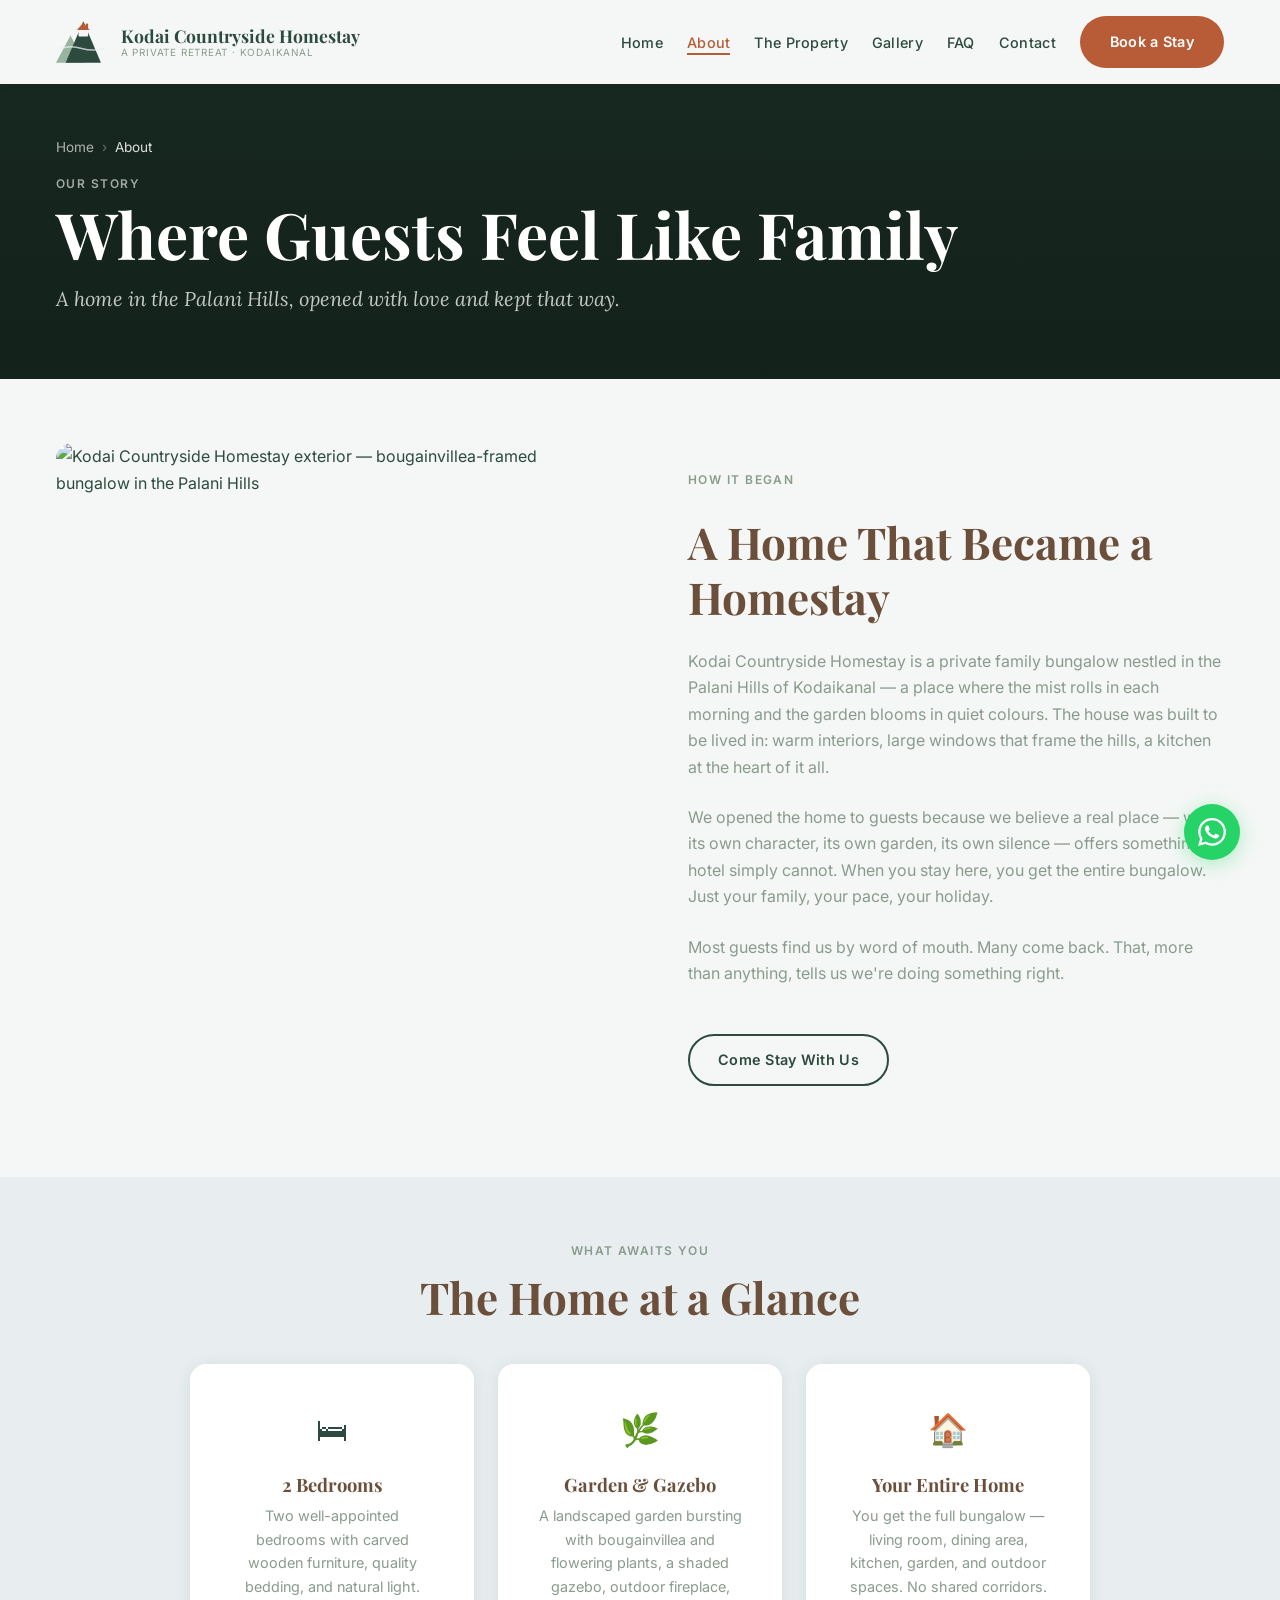
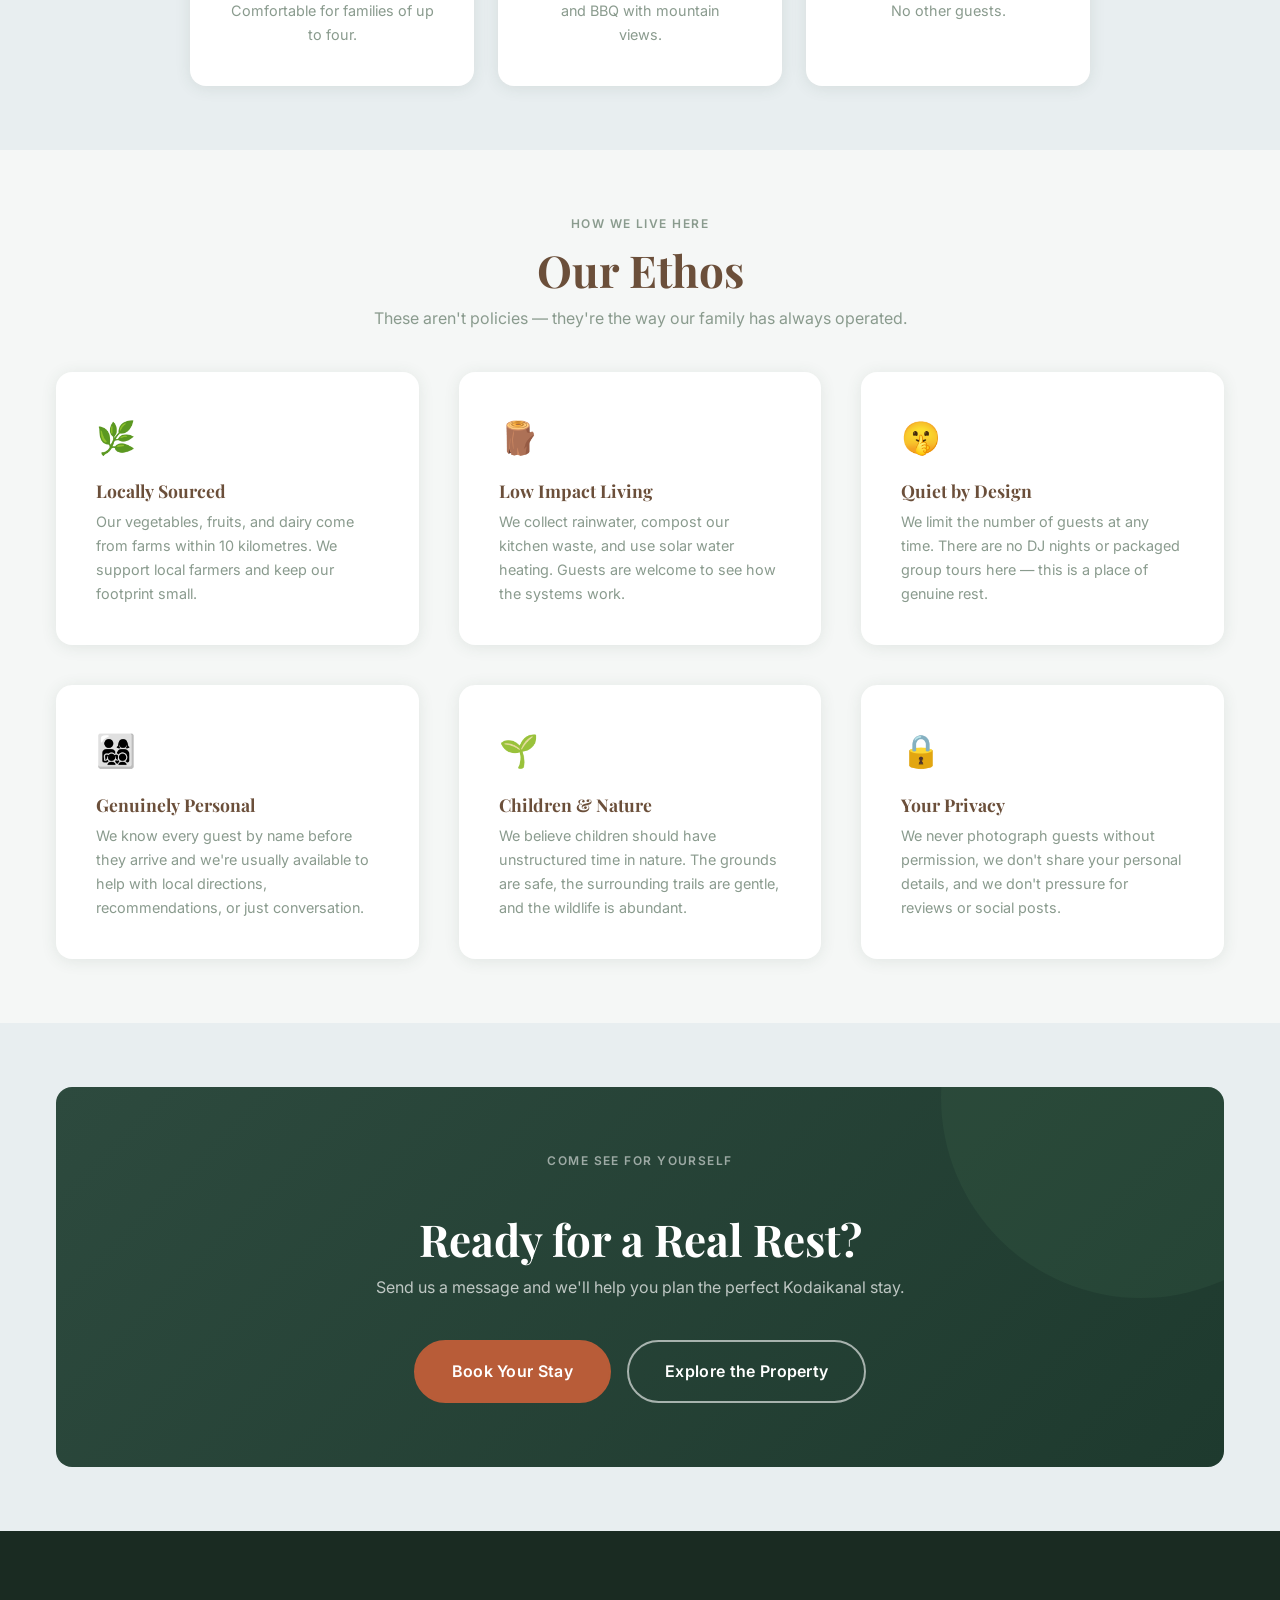
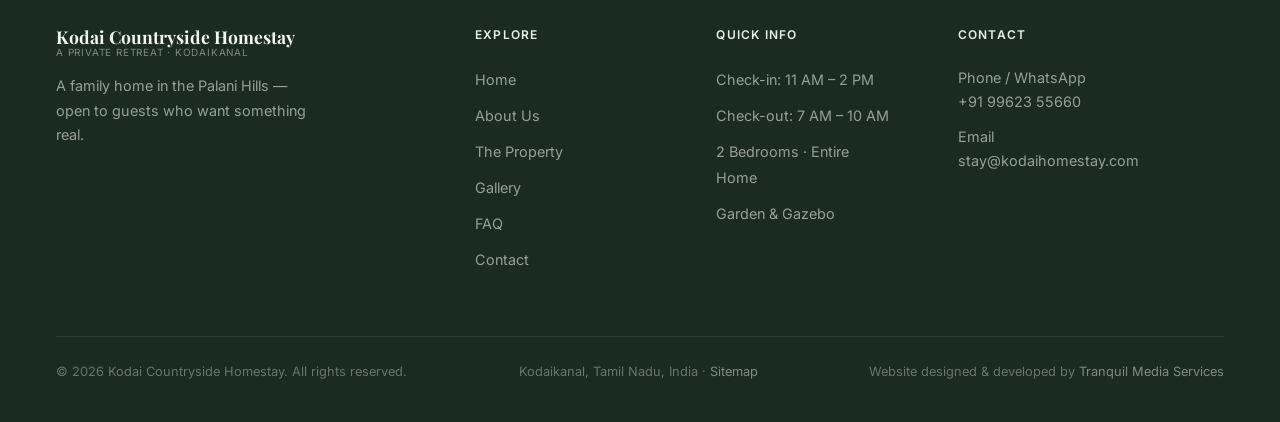
==== about.html @ 3cc46921 "feat: add Tranquil Media Services design credit in footer Co-Authored-By: Claude Sonnet 4.6 <noreply" ====
<!DOCTYPE html>
<html lang="en">
<head>
  <meta charset="UTF-8">
  <meta name="viewport" content="width=device-width, initial-scale=1.0">
  <meta http-equiv="X-UA-Compatible" content="IE=edge">

  <title>Our Story | Kodai Countryside Homestay, Kodaikanal</title>
  <meta name="description" content="Meet the family behind Kodai Homestay — a warm, sustainable retreat nestled in the Palani Hills of Kodaikanal, Tamil Nadu. Our story, ethos, and the people who make it home.">
  <meta name="robots" content="index, follow">
  <link rel="canonical" href="https://www.kodayhomestay.com/about.html">

  <meta property="og:type" content="website">
  <meta property="og:title" content="Our Story | Kodai Countryside Homestay, Kodaikanal">
  <meta property="og:description" content="A family-run retreat in the Palani Hills. Learn about the hosts and the story behind Kodai Homestay.">
  <meta property="og:image" content="https://www.kodayhomestay.com/assets/images/og/og-default.jpg">
  <meta property="og:url" content="https://www.kodayhomestay.com/about.html">
  <meta property="og:site_name" content="Kodai Countryside Homestay">

  <meta name="twitter:card" content="summary_large_image">
  <meta name="twitter:title" content="Our Story | Kodai Countryside Homestay">
  <meta name="twitter:image" content="https://www.kodayhomestay.com/assets/images/og/og-default.jpg">

  <link rel="icon" type="image/x-icon" href="/assets/icons/favicon.ico">
  <link rel="icon" type="image/png" sizes="32x32" href="/assets/icons/favicon-32x32.png">
  <link rel="apple-touch-icon" href="/assets/icons/apple-touch-icon.png">
  <link rel="manifest" href="/site.webmanifest">
  <meta name="theme-color" content="#2D4A3E">

  <link rel="preconnect" href="https://fonts.googleapis.com">
  <link rel="preconnect" href="https://fonts.gstatic.com" crossorigin>
  <link rel="stylesheet" href="https://fonts.googleapis.com/css2?family=Playfair+Display:ital,wght@0,400;0,700;1,400&family=Inter:wght@400;500;600&family=Lora:ital,wght@0,400;1,400&display=swap">

  <link rel="stylesheet" href="assets/css/main.css">
  <link rel="stylesheet" href="assets/css/layout.css">
  <link rel="stylesheet" href="assets/css/components.css">
  <link rel="stylesheet" href="assets/css/hero.css">
  <link rel="stylesheet" href="assets/css/responsive.css">

  <script type="application/ld+json">
  {
    "@context": "https://schema.org",
    "@type": "BreadcrumbList",
    "itemListElement": [
      {"@type": "ListItem", "position": 1, "name": "Home", "item": "https://www.kodayhomestay.com/"},
      {"@type": "ListItem", "position": 2, "name": "About", "item": "https://www.kodayhomestay.com/about.html"}
    ]
  }
  </script>

  <style>
    .about-hero-bg { background-color: var(--color-pine); background-image: url('assets/property Images/IMG_3470.JPEG'); background-size: cover; background-position: center; }
    .about-story   { display: grid; grid-template-columns: 1fr 1fr; gap: var(--space-2xl); align-items: center; }
    .about-story__img { border-radius: var(--radius-lg); overflow: hidden; aspect-ratio: 4/5; }
    .about-story__img img { width:100%; height:100%; object-fit:cover; }
    .about-story__text h2 { margin-bottom: var(--space-md); }
    .about-story__text p  { color: var(--color-smoke); margin-bottom: var(--space-md); }
    .ethos-grid { display: grid; grid-template-columns: repeat(3, 1fr); gap: var(--space-lg); }
    .ethos-item { padding: var(--space-lg); background: var(--color-white); border-radius: var(--radius-lg); box-shadow: var(--shadow-card); }
    .ethos-item__icon { font-size: 2rem; margin-bottom: var(--space-sm); }
    .ethos-item h3 { font-size: 1.1rem; color: var(--color-bark); margin-bottom: var(--space-xs); }
    .ethos-item p  { font-size: 0.9rem; color: var(--color-smoke); }
    @media (max-width: 767px) {
      .about-story { grid-template-columns: 1fr; gap: var(--space-lg); }
      .ethos-grid  { grid-template-columns: 1fr; }
    }
    @media (min-width: 768px) and (max-width: 1023px) {
      .ethos-grid { grid-template-columns: 1fr 1fr; }
    }
  </style>
</head>
<body>

  <a href="#main-content" class="skip-link">Skip to main content</a>

  <header class="site-header" role="banner">
    <div class="container site-header__inner">
      <a href="index.html" class="site-logo" aria-label="Kodai Countryside Homestay — Home">
        <img src="assets/icons/logo-icon.svg" alt="" width="50" height="46" aria-hidden="true" class="site-logo__img">
        <span class="site-logo__text">
          <span class="site-logo__name">Kodai Countryside Homestay</span><span class="site-logo__tagline">A Private Retreat · Kodaikanal</span>
        </span>
      </a>
      <nav class="primary-nav" aria-label="Primary navigation">
        <ul class="nav-links" role="list">
          <li><a href="index.html">Home</a></li>
          <li><a href="about.html" aria-current="page">About</a></li>
          <li><a href="rooms.html">The Property</a></li>
          <li><a href="gallery.html">Gallery</a></li>
          <li><a href="faq.html">FAQ</a></li>
          <li><a href="contact.html">Contact</a></li>
        </ul>
        <a href="contact.html" class="nav-cta btn">Book a Stay</a>
      </nav>
      <button class="hamburger" aria-label="Open navigation menu" aria-expanded="false" aria-controls="mobile-nav">
        <span class="hamburger__bar"></span>
        <span class="hamburger__bar"></span>
        <span class="hamburger__bar"></span>
      </button>
    </div>
  </header>

  <div class="mobile-nav-overlay" aria-hidden="true"></div>
  <nav class="mobile-nav" id="mobile-nav" aria-label="Mobile navigation" aria-hidden="true">
    <button class="mobile-nav__close" aria-label="Close navigation">
      <svg xmlns="http://www.w3.org/2000/svg" width="20" height="20" viewBox="0 0 24 24" fill="none" stroke="currentColor" stroke-width="2" stroke-linecap="round" stroke-linejoin="round" aria-hidden="true"><line x1="18" y1="6" x2="6" y2="18"/><line x1="6" y1="6" x2="18" y2="18"/></svg>
    </button>
    <ul class="mobile-nav__links" role="list">
      <li><a href="index.html">Home</a></li>
      <li><a href="about.html" aria-current="page">About</a></li>
      <li><a href="rooms.html">The Property</a></li>
      <li><a href="gallery.html">Gallery</a></li>
      <li><a href="faq.html">FAQ</a></li>
      <li><a href="contact.html">Contact</a></li>
    </ul>
    <a href="contact.html" class="mobile-nav__cta">Book a Stay</a>
  </nav>

  <main id="main-content" class="page-main">

    <!-- Page Hero -->
    <div class="page-hero about-hero-bg" data-bg="hero-about" role="banner" aria-label="About Kodai Homestay">
      <div class="container page-hero__content">
        <nav class="breadcrumb" aria-label="Breadcrumb">
          <a href="index.html">Home</a>
          <span class="breadcrumb__sep" aria-hidden="true">›</span>
          <span class="breadcrumb__current">About</span>
        </nav>
        <p class="label" style="color:rgba(255,255,255,0.6)">Our story</p>
        <h1>Where Guests Feel Like Family</h1>
        <p class="lead">A home in the Palani Hills, opened with love and kept that way.</p>
      </div>
    </div>

    <!-- Our Story -->
    <section class="section section--cloud" aria-labelledby="story-heading">
      <div class="container">
        <div class="about-story">
          <div class="about-story__img" data-reveal>
            <img
              src="assets/property Images/IMG_4914.jpeg"
              alt="Kodai Countryside Homestay exterior — bougainvillea-framed bungalow in the Palani Hills"
              width="600" height="750"
              loading="lazy" decoding="async">
          </div>
          <div class="about-story__text" data-reveal>
            <p class="label">How it began</p>
            <h2 id="story-heading">A Home That Became a Homestay</h2>
            <p>Kodai Countryside Homestay is a private family bungalow nestled in the Palani Hills of Kodaikanal — a place where the mist rolls in each morning and the garden blooms in quiet colours. The house was built to be lived in: warm interiors, large windows that frame the hills, a kitchen at the heart of it all.</p>
            <p>We opened the home to guests because we believe a real place — with its own character, its own garden, its own silence — offers something a hotel simply cannot. When you stay here, you get the entire bungalow. Just your family, your pace, your holiday.</p>
            <p>Most guests find us by word of mouth. Many come back. That, more than anything, tells us we're doing something right.</p>
            <a href="contact.html" class="btn btn--outline mt-md">Come Stay With Us</a>
          </div>
        </div>
      </div>
    </section>

    <!-- Property snapshot -->
    <section class="section section--mist" aria-labelledby="property-snapshot-heading">
      <div class="container">
        <div class="section__header centered" data-reveal>
          <p class="label">What awaits you</p>
          <h2 id="property-snapshot-heading">The Home at a Glance</h2>
        </div>
        <div style="display:grid;grid-template-columns:repeat(3,1fr);gap:var(--space-md);max-width:900px;margin-inline:auto;">
          <div class="feature-card text-center" data-reveal>
            <div style="font-size:2rem;margin-bottom:var(--space-sm);" aria-hidden="true">🛏</div>
            <h3>2 Bedrooms</h3>
            <p>Two well-appointed bedrooms with carved wooden furniture, quality bedding, and natural light. Comfortable for families of up to four.</p>
          </div>
          <div class="feature-card text-center" data-reveal>
            <div style="font-size:2rem;margin-bottom:var(--space-sm);" aria-hidden="true">🌿</div>
            <h3>Garden &amp; Gazebo</h3>
            <p>A landscaped garden bursting with bougainvillea and flowering plants, a shaded gazebo, outdoor fireplace, and BBQ with mountain views.</p>
          </div>
          <div class="feature-card text-center" data-reveal>
            <div style="font-size:2rem;margin-bottom:var(--space-sm);" aria-hidden="true">🏠</div>
            <h3>Your Entire Home</h3>
            <p>You get the full bungalow — living room, dining area, kitchen, garden, and outdoor spaces. No shared corridors. No other guests.</p>
          </div>
        </div>
      </div>
    </section>

    <!-- Ethos -->
    <section class="section section--cloud" aria-labelledby="ethos-heading">
      <div class="container">
        <div class="section__header centered" data-reveal>
          <p class="label">How we live here</p>
          <h2 id="ethos-heading">Our Ethos</h2>
          <p>These aren't policies — they're the way our family has always operated.</p>
        </div>

        <div class="ethos-grid">
          <div class="ethos-item" data-reveal>
            <div class="ethos-item__icon" aria-hidden="true">🌿</div>
            <h3>Locally Sourced</h3>
            <p>Our vegetables, fruits, and dairy come from farms within 10 kilometres. We support local farmers and keep our footprint small.</p>
          </div>
          <div class="ethos-item" data-reveal>
            <div class="ethos-item__icon" aria-hidden="true">🪵</div>
            <h3>Low Impact Living</h3>
            <p>We collect rainwater, compost our kitchen waste, and use solar water heating. Guests are welcome to see how the systems work.</p>
          </div>
          <div class="ethos-item" data-reveal>
            <div class="ethos-item__icon" aria-hidden="true">🤫</div>
            <h3>Quiet by Design</h3>
            <p>We limit the number of guests at any time. There are no DJ nights or packaged group tours here — this is a place of genuine rest.</p>
          </div>
          <div class="ethos-item" data-reveal>
            <div class="ethos-item__icon" aria-hidden="true">👨‍👩‍👧‍👦</div>
            <h3>Genuinely Personal</h3>
            <p>We know every guest by name before they arrive and we're usually available to help with local directions, recommendations, or just conversation.</p>
          </div>
          <div class="ethos-item" data-reveal>
            <div class="ethos-item__icon" aria-hidden="true">🌱</div>
            <h3>Children &amp; Nature</h3>
            <p>We believe children should have unstructured time in nature. The grounds are safe, the surrounding trails are gentle, and the wildlife is abundant.</p>
          </div>
          <div class="ethos-item" data-reveal>
            <div class="ethos-item__icon" aria-hidden="true">🔒</div>
            <h3>Your Privacy</h3>
            <p>We never photograph guests without permission, we don't share your personal details, and we don't pressure for reviews or social posts.</p>
          </div>
        </div>
      </div>
    </section>

    <!-- CTA -->
    <section class="section section--mist" aria-labelledby="about-cta-heading">
      <div class="container">
        <div class="cta-banner" data-reveal>
          <p class="label" style="color:rgba(255,255,255,0.55)">Come see for yourself</p>
          <h2 id="about-cta-heading">Ready for a Real Rest?</h2>
          <p>Send us a message and we'll help you plan the perfect Kodaikanal stay.</p>
          <div class="cta-banner__actions">
            <a href="contact.html" class="btn btn--primary btn--lg">Book Your Stay</a>
            <a href="rooms.html" class="btn btn--outline-white btn--lg">Explore the Property</a>
          </div>
        </div>
      </div>
    </section>

  </main>

  <footer class="site-footer" role="contentinfo">
    <div class="container">
      <div class="site-footer__grid">
        <div class="footer-brand">
          <div class="footer-brand__logo">
            <a href="index.html" class="site-logo"><span class="site-logo__text"><span class="site-logo__name">Kodai Countryside Homestay</span><span class="site-logo__tagline">A Private Retreat · Kodaikanal</span></span></a>
          </div>
          <p>A family home in the Palani Hills — open to guests who want something real.</p>
        </div>
        <nav class="footer-col" aria-label="Site navigation">
          <h4>Explore</h4>
          <ul role="list">
            <li><a href="index.html">Home</a></li>
            <li><a href="about.html">About Us</a></li>
            <li><a href="rooms.html">The Property</a></li>
            <li><a href="gallery.html">Gallery</a></li>
            <li><a href="faq.html">FAQ</a></li>
            <li><a href="contact.html">Contact</a></li>
          </ul>
        </nav>
        <div class="footer-col">
          <h4>Quick Info</h4>
          <ul role="list">
            <li><a href="rooms.html#policies">Check-in: 11 AM – 2 PM</a></li>
            <li><a href="rooms.html#policies">Check-out: 7 AM – 10 AM</a></li>
            <li><a href="rooms.html">2 Bedrooms · Entire Home</a></li>
            <li><a href="rooms.html">Garden &amp; Gazebo</a></li>
          </ul>
        </div>
        <div class="footer-col">
          <h4>Contact</h4>
          <div class="footer-contact-item">
            <div><p class="footer-contact-item__label">Phone / WhatsApp</p><p class="footer-contact-item__value"><a data-cfg="phone-href" href="tel:+919962355660"><span data-cfg="phone">+91 99623 55660</span></a></p></div>
          </div>
          <div class="footer-contact-item">
            <div><p class="footer-contact-item__label">Email</p><p class="footer-contact-item__value"><a data-cfg="email-href" href="mailto:stay@kodayhomestay.com"><span data-cfg="email">stay@kodayhomestay.com</span></a></p></div>
          </div>
        </div>
      </div>
      <div class="site-footer__bottom">
        <p>&copy; <span id="footer-year">2025</span> Kodai Countryside Homestay. All rights reserved.</p>
        <p>Kodaikanal, Tamil Nadu, India · <a href="sitemap.xml">Sitemap</a></p><p>Website designed &amp; developed by <a href="mailto:tranquilmediaservices@gmail.com">Tranquil Media Services</a></p>
      </div>
    </div>
  </footer>

  <a data-cfg="wa-fab" href="https://wa.me/919962355660?text=Hi%20Kodai%20Homestay!" class="whatsapp-fab" target="_blank" rel="noopener noreferrer" aria-label="Chat on WhatsApp">
    <svg xmlns="http://www.w3.org/2000/svg" viewBox="0 0 24 24" fill="currentColor" aria-hidden="true"><path d="M17.472 14.382c-.297-.149-1.758-.867-2.03-.967-.273-.099-.471-.148-.67.15-.197.297-.767.966-.94 1.164-.173.199-.347.223-.644.075-.297-.15-1.255-.463-2.39-1.475-.883-.788-1.48-1.761-1.653-2.059-.173-.297-.018-.458.13-.606.134-.133.298-.347.446-.52.149-.174.198-.298.298-.497.099-.198.05-.371-.025-.52-.075-.149-.669-1.612-.916-2.207-.242-.579-.487-.5-.669-.51-.173-.008-.371-.01-.57-.01-.198 0-.52.074-.792.372-.272.297-1.04 1.016-1.04 2.479 0 1.462 1.065 2.875 1.213 3.074.149.198 2.096 3.2 5.077 4.487.709.306 1.262.489 1.694.625.712.227 1.36.195 1.871.118.571-.085 1.758-.719 2.006-1.413.248-.694.248-1.289.173-1.413-.074-.124-.272-.198-.57-.347m-5.421 7.403h-.004a9.87 9.87 0 0 1-5.031-1.378l-.361-.214-3.741.982.998-3.648-.235-.374a9.86 9.86 0 0 1-1.51-5.26c.001-5.45 4.436-9.884 9.888-9.884 2.64 0 5.122 1.03 6.988 2.898a9.825 9.825 0 0 1 2.893 6.994c-.003 5.45-4.437 9.884-9.885 9.884m8.413-18.297A11.815 11.815 0 0 0 12.05 0C5.495 0 .16 5.335.157 11.892c0 2.096.547 4.142 1.588 5.945L.057 24l6.305-1.654a11.882 11.882 0 0 0 5.683 1.448h.005c6.554 0 11.89-5.335 11.893-11.893a11.821 11.821 0 0 0-3.48-8.413Z"/></svg>
  </a>

  <script src="assets/js/config.js"></script>
  <script src="assets/js/site-init.js"></script>
  <script src="assets/js/main.js" defer></script>
  <script src="assets/js/analytics.js" defer></script>
  <script>document.getElementById('footer-year').textContent = new Date().getFullYear();</script>
</body>
</html>
---- assets/css/main.css ----
/* ============================================================
   MAIN.CSS — Design tokens, CSS reset, base typography
   Kodai Countryside Homestay
   ============================================================ */

/* ── Design Tokens ─────────────────────────────────────────── */
:root {
  /* Colors — "Kodaikanal Mist" palette */
  --color-mist:        #E8EEF0;
  --color-pine:        #2D4A3E;
  --color-eucalyptus:  #4A7C59;
  --color-terracotta:  #B85C38;
  --color-bark:        #6B4F3A;
  --color-cloud:       #F5F7F6;
  --color-smoke:       #8A9B8E;
  --color-night:       #1A2B22;
  --color-white:       #FFFFFF;
  --color-overlay:     rgba(26, 43, 34, 0.58);

  /* Typography */
  --font-heading: 'Playfair Display', Georgia, 'Times New Roman', serif;
  --font-body:    'Inter', system-ui, -apple-system, BlinkMacSystemFont, 'Segoe UI', sans-serif;
  --font-accent:  'Lora', Georgia, serif;

  /* Spacing scale (8px base) */
  --space-xs:  0.5rem;    /* 8px  */
  --space-sm:  1rem;      /* 16px */
  --space-md:  1.5rem;    /* 24px */
  --space-lg:  2.5rem;    /* 40px */
  --space-xl:  4rem;      /* 64px */
  --space-2xl: 6rem;      /* 96px */

  /* Border radius */
  --radius-sm:   4px;
  --radius-md:   8px;
  --radius-lg:   16px;
  --radius-pill: 9999px;

  /* Shadows */
  --shadow-card: 0 2px 16px rgba(45, 74, 62, 0.10);
  --shadow-card-hover: 0 8px 32px rgba(45, 74, 62, 0.18);
  --shadow-nav:  0 1px 8px rgba(26, 43, 34, 0.12);

  /* Transitions */
  --transition-fast:   150ms ease;
  --transition-base:   260ms ease;
  --transition-slow:   400ms ease;

  /* Z-index scale */
  --z-nav:       100;
  --z-dialog:    200;
  --z-toast:     300;
}

/* ── CSS Reset ─────────────────────────────────────────────── */
*, *::before, *::after {
  box-sizing: border-box;
  margin: 0;
  padding: 0;
}

html {
  scroll-behavior: smooth;
  -webkit-text-size-adjust: 100%;
  tab-size: 4;
}

body {
  font-family: var(--font-body);
  font-size: 1rem;
  line-height: 1.65;
  color: var(--color-pine);
  background-color: var(--color-cloud);
  -webkit-font-smoothing: antialiased;
  -moz-osx-font-smoothing: grayscale;
  overflow-x: hidden;
}

img, video, svg {
  display: block;
  max-width: 100%;
  height: auto;
}

a {
  color: var(--color-eucalyptus);
  text-decoration: none;
  transition: color var(--transition-fast);
}

a:hover { color: var(--color-terracotta); }

ul, ol { list-style: none; }

button {
  cursor: pointer;
  border: none;
  background: none;
  font-family: inherit;
  font-size: inherit;
}

input, textarea, select {
  font-family: inherit;
  font-size: inherit;
}

h1, h2, h3, h4, h5, h6 {
  font-family: var(--font-heading);
  line-height: 1.25;
  color: var(--color-bark);
  font-weight: 700;
}

p { max-width: 68ch; }

/* ── Base Typography Scale ──────────────────────────────────── */
h1 { font-size: clamp(2.2rem, 5.5vw, 4rem); }
h2 { font-size: clamp(1.65rem, 3.5vw, 2.75rem); }
h3 { font-size: clamp(1.25rem, 2.5vw, 1.75rem); }
h4 { font-size: clamp(1.1rem, 2vw, 1.35rem); }
h5 { font-size: 1.1rem; }
h6 { font-size: 1rem; }

.lead {
  font-family: var(--font-accent);
  font-size: clamp(1.05rem, 2vw, 1.25rem);
  color: var(--color-smoke);
  font-style: italic;
}

.label {
  font-size: 0.75rem;
  font-weight: 600;
  letter-spacing: 0.12em;
  text-transform: uppercase;
  color: var(--color-eucalyptus);
}

/* ── Utility Classes ────────────────────────────────────────── */
.container {
  width: 100%;
  max-width: 1200px;
  margin-inline: auto;
  padding-inline: var(--space-sm);
}

.container--narrow { max-width: 800px; }
.container--wide   { max-width: 1400px; }

.sr-only {
  position: absolute;
  width: 1px;
  height: 1px;
  padding: 0;
  margin: -1px;
  overflow: hidden;
  clip: rect(0, 0, 0, 0);
  white-space: nowrap;
  border: 0;
}

.text-center { text-align: center; }
.text-right  { text-align: right; }

.mt-sm  { margin-top: var(--space-sm); }
.mt-md  { margin-top: var(--space-md); }
.mt-lg  { margin-top: var(--space-lg); }
.mt-xl  { margin-top: var(--space-xl); }
.mb-sm  { margin-bottom: var(--space-sm); }
.mb-md  { margin-bottom: var(--space-md); }
.mb-lg  { margin-bottom: var(--space-lg); }

/* ── Section Spacing ────────────────────────────────────────── */
.section {
  padding-block: var(--space-xl);
}

.section--lg {
  padding-block: var(--space-2xl);
}

.section--mist   { background-color: var(--color-mist); }
.section--cloud  { background-color: var(--color-cloud); }
.section--pine   { background-color: var(--color-pine); color: var(--color-mist); }
.section--night  { background-color: var(--color-night); color: var(--color-mist); }

.section__header {
  margin-bottom: var(--space-lg);
  max-width: 600px;
}

.section__header.centered {
  margin-inline: auto;
  text-align: center;
}

.section__header .label { margin-bottom: var(--space-xs); }
.section__header h2     { margin-bottom: var(--space-xs); }
.section__header p      { color: var(--color-smoke); margin-inline: auto; }

/* ── Scroll Reveal ──────────────────────────────────────────── */
[data-reveal] {
  opacity: 0;
  transform: translateY(24px);
  transition: opacity var(--transition-slow), transform var(--transition-slow);
}

[data-reveal].visible {
  opacity: 1;
  transform: translateY(0);
}

/* ── Skip Link ──────────────────────────────────────────────── */
.skip-link {
  position: absolute;
  top: -100%;
  left: var(--space-sm);
  padding: var(--space-xs) var(--space-sm);
  background: var(--color-terracotta);
  color: var(--color-white);
  font-weight: 600;
  border-radius: var(--radius-md);
  z-index: calc(var(--z-nav) + 10);
  transition: top var(--transition-fast);
}

.skip-link:focus {
  top: var(--space-sm);
  color: var(--color-white);
}

/* ── Focus Styles ───────────────────────────────────────────── */
:focus { outline: none; }

:focus-visible {
  outline: 2px solid var(--color-eucalyptus);
  outline-offset: 3px;
  border-radius: var(--radius-sm);
}

/* ── Reduced Motion ─────────────────────────────────────────── */
@media (prefers-reduced-motion: reduce) {
  *, *::before, *::after {
    animation-duration: 0.01ms !important;
    animation-iteration-count: 1 !important;
    transition-duration: 0.01ms !important;
    scroll-behavior: auto !important;
  }

  [data-reveal] {
    opacity: 1;
    transform: none;
  }
}
---- assets/css/layout.css ----
/* ============================================================
   LAYOUT.CSS — Header, navigation, footer
   Kodai Countryside Homestay
   ============================================================ */

/* ── Header / Navigation ────────────────────────────────────── */
.site-header {
  position: fixed;
  top: 0;
  left: 0;
  right: 0;
  z-index: var(--z-nav);
  padding-block: var(--space-sm);
  background-color: var(--color-cloud);
  box-shadow: var(--shadow-nav);
  transition: box-shadow var(--transition-base),
              padding var(--transition-base);
}

/* Transparent class kept for backwards compat but overridden — solid always */
.site-header--transparent {
  background-color: var(--color-cloud);
}

/* Scrolled state — slight padding reduction only */
.site-header.scrolled {
  padding-block: 0.6rem;
}

.site-header__inner {
  display: flex;
  align-items: center;
  justify-content: space-between;
  gap: var(--space-sm);
}

/* ── Logo ───────────────────────────────────────────────────── */
.site-logo {
  display: flex;
  align-items: center;
  gap: 0.75rem;
  text-decoration: none;
  flex-shrink: 0;
  min-width: 0;
}

.site-logo img {
  height: 48px;
  width: auto;
  transition: opacity var(--transition-fast);
}

.site-logo:hover img { opacity: 0.85; }

/* Mountain icon SVG — standalone icon, natural 66×60 viewBox */
.site-logo__img {
  height: 46px;
  width: auto;
  display: block;
  flex-shrink: 0;
}

/* Text wordmark — always visible next to icon */
.site-logo__text {
  display: flex;
  flex-direction: column;
  line-height: 1.15;
}

/* Footer logo — same treatment */
.footer-brand__logo .site-logo__text { display: flex; flex-direction: column; line-height: 1.1; }

.site-logo__name {
  font-family: var(--font-heading);
  font-size: 1.1rem;
  font-weight: 700;
  color: var(--color-pine);
  transition: color var(--transition-fast);
  white-space: nowrap;
}

.site-logo__tagline {
  font-size: 0.62rem;
  letter-spacing: 0.08em;
  text-transform: uppercase;
  color: var(--color-smoke);
  white-space: nowrap;
  margin-top: 1px;
}

/* Logo always on light background — no filter needed */
.site-logo__img { filter: none; }
.site-logo__name { color: var(--color-pine); }
.site-logo__tagline { color: var(--color-smoke); }

/* ── Primary Nav ────────────────────────────────────────────── */
.primary-nav {
  display: flex;
  align-items: center;
  gap: var(--space-md);
}

.nav-links {
  display: flex;
  align-items: center;
  gap: var(--space-md);
}

.nav-links a {
  font-size: 0.9rem;
  font-weight: 500;
  letter-spacing: 0.02em;
  color: var(--color-pine);
  text-decoration: none;
  position: relative;
  padding-bottom: 2px;
  transition: color var(--transition-fast);
}

/* Underline effect */
.nav-links a::after {
  content: '';
  position: absolute;
  bottom: -2px;
  left: 0;
  right: 100%;
  height: 1.5px;
  background-color: var(--color-terracotta);
  transition: right var(--transition-base);
}

.nav-links a:hover::after,
.nav-links a[aria-current="page"]::after { right: 0; }

.nav-links a:hover { color: var(--color-terracotta); }
.nav-links a[aria-current="page"] { color: var(--color-terracotta); }

.nav-cta {
  display: inline-flex;
  align-items: center;
  gap: 0.4rem;
  padding: 0.55rem 1.2rem;
  background-color: var(--color-terracotta);
  color: var(--color-white) !important;
  font-weight: 600;
  font-size: 0.875rem;
  border-radius: var(--radius-pill);
  transition: background-color var(--transition-fast), transform var(--transition-fast);
}

.nav-cta::after { display: none !important; }
.nav-cta:hover {
  background-color: #9e4e2f;
  color: var(--color-white) !important;
  transform: translateY(-1px);
}

/* ── Hamburger Button ───────────────────────────────────────── */
.hamburger {
  display: none;
  flex-direction: column;
  justify-content: center;
  align-items: center;
  gap: 5px;
  width: 44px;
  height: 44px;
  border-radius: var(--radius-md);
  background: transparent;
  border: none;
  cursor: pointer;
  transition: background-color var(--transition-fast);
}

.hamburger:hover { background-color: var(--color-mist); }

.hamburger__bar {
  display: block;
  width: 22px;
  height: 2px;
  background-color: var(--color-pine);
  border-radius: 2px;
  transition: transform var(--transition-base), opacity var(--transition-base);
}

/* Hamburger → X animation */
.hamburger[aria-expanded="true"] .hamburger__bar:nth-child(1) {
  transform: translateY(7px) rotate(45deg);
}
.hamburger[aria-expanded="true"] .hamburger__bar:nth-child(2) {
  opacity: 0;
  transform: scaleX(0);
}
.hamburger[aria-expanded="true"] .hamburger__bar:nth-child(3) {
  transform: translateY(-7px) rotate(-45deg);
}

/* ── Mobile Nav Drawer ──────────────────────────────────────── */
.mobile-nav-overlay {
  display: none;
  position: fixed;
  inset: 0;
  background-color: rgba(26, 43, 34, 0.5);
  z-index: calc(var(--z-nav) - 1);
  opacity: 0;
  transition: opacity var(--transition-base);
}

.mobile-nav {
  display: none;
  position: fixed;
  top: 0;
  right: 0;
  bottom: 0;
  width: min(320px, 85vw);
  background-color: var(--color-cloud);
  z-index: var(--z-nav);
  padding: var(--space-xl) var(--space-lg) var(--space-lg);
  flex-direction: column;
  gap: var(--space-md);
  transform: translateX(100%);
  transition: transform var(--transition-base);
  box-shadow: -4px 0 20px rgba(26, 43, 34, 0.15);
}

body.nav-open .mobile-nav-overlay {
  display: block;
  opacity: 1;
}

body.nav-open .mobile-nav {
  display: flex;
  transform: translateX(0);
}

.mobile-nav__links {
  display: flex;
  flex-direction: column;
  gap: var(--space-xs);
  margin-top: var(--space-md);
}

.mobile-nav__links a {
  display: block;
  padding: 0.75rem var(--space-sm);
  font-size: 1.1rem;
  font-weight: 500;
  color: var(--color-pine);
  border-radius: var(--radius-md);
  transition: background-color var(--transition-fast), color var(--transition-fast);
}

.mobile-nav__links a:hover,
.mobile-nav__links a[aria-current="page"] {
  background-color: var(--color-mist);
  color: var(--color-terracotta);
}

.mobile-nav__close {
  position: absolute;
  top: var(--space-sm);
  right: var(--space-sm);
  width: 44px;
  height: 44px;
  display: flex;
  align-items: center;
  justify-content: center;
  border-radius: var(--radius-md);
  color: var(--color-pine);
  font-size: 1.5rem;
  transition: background-color var(--transition-fast);
}

.mobile-nav__close:hover { background-color: var(--color-mist); }

.mobile-nav__cta {
  display: block;
  text-align: center;
  padding: 0.85rem;
  background-color: var(--color-terracotta);
  color: var(--color-white);
  font-weight: 600;
  border-radius: var(--radius-pill);
  margin-top: var(--space-sm);
  transition: background-color var(--transition-fast);
}

.mobile-nav__cta:hover {
  background-color: #9e4e2f;
  color: var(--color-white);
}

/* ── Footer ─────────────────────────────────────────────────── */
.site-footer {
  background-color: var(--color-night);
  color: var(--color-mist);
  padding-block: var(--space-2xl) var(--space-lg);
}

.site-footer__grid {
  display: grid;
  grid-template-columns: 2fr 1fr 1fr 1.5fr;
  gap: var(--space-xl);
  margin-bottom: var(--space-xl);
}

.footer-brand__logo {
  margin-bottom: var(--space-sm);
}

.footer-brand__logo .site-logo__name { color: var(--color-cloud); }
.footer-brand__logo .site-logo__tagline { color: rgba(255,255,255,0.45); }

.footer-brand p {
  font-size: 0.9rem;
  line-height: 1.7;
  color: rgba(255,255,255,0.55);
  max-width: 28ch;
  margin-bottom: var(--space-md);
}

.footer-social {
  display: flex;
  gap: var(--space-sm);
  align-items: center;
}

.footer-social a {
  display: flex;
  align-items: center;
  justify-content: center;
  width: 38px;
  height: 38px;
  border-radius: 50%;
  background-color: rgba(255,255,255,0.08);
  color: rgba(255,255,255,0.65);
  font-size: 0.9rem;
  transition: background-color var(--transition-fast), color var(--transition-fast);
  text-decoration: none;
}

.footer-social a:hover {
  background-color: var(--color-terracotta);
  color: var(--color-white);
}

.footer-col h4 {
  font-family: var(--font-body);
  font-size: 0.75rem;
  font-weight: 600;
  letter-spacing: 0.1em;
  text-transform: uppercase;
  color: var(--color-mist);
  margin-bottom: var(--space-md);
}

.footer-col ul {
  display: flex;
  flex-direction: column;
  gap: 0.6rem;
}

.footer-col ul a {
  font-size: 0.9rem;
  color: rgba(255,255,255,0.55);
  text-decoration: none;
  transition: color var(--transition-fast);
}

.footer-col ul a:hover { color: var(--color-terracotta); }

.footer-contact-item {
  display: flex;
  gap: 0.6rem;
  align-items: flex-start;
  font-size: 0.9rem;
  color: rgba(255,255,255,0.55);
  margin-bottom: 0.75rem;
}

.footer-contact-item svg {
  flex-shrink: 0;
  margin-top: 3px;
  color: var(--color-eucalyptus);
}

.footer-contact-item a {
  color: rgba(255,255,255,0.55);
  transition: color var(--transition-fast);
}

.footer-contact-item a:hover { color: var(--color-terracotta); }

.site-footer__bottom {
  border-top: 1px solid rgba(255,255,255,0.08);
  padding-top: var(--space-md);
  display: flex;
  align-items: center;
  justify-content: space-between;
  gap: var(--space-sm);
  flex-wrap: wrap;
}

.site-footer__bottom p {
  font-size: 0.8rem;
  color: rgba(255,255,255,0.35);
  max-width: none;
}

.site-footer__bottom a {
  color: rgba(255,255,255,0.45);
  font-size: 0.8rem;
}

.site-footer__bottom a:hover { color: var(--color-terracotta); }

/* ── WhatsApp Floating Button ───────────────────────────────── */
.whatsapp-fab {
  position: fixed;
  bottom: var(--space-lg);
  right: var(--space-lg);
  width: 56px;
  height: 56px;
  background-color: #25D366;
  color: var(--color-white);
  border-radius: 50%;
  display: flex;
  align-items: center;
  justify-content: center;
  box-shadow: 0 4px 20px rgba(37, 211, 102, 0.35);
  z-index: calc(var(--z-nav) - 5);
  transition: transform var(--transition-fast), box-shadow var(--transition-fast);
  text-decoration: none;
}

.whatsapp-fab:hover {
  transform: scale(1.08);
  box-shadow: 0 6px 28px rgba(37, 211, 102, 0.5);
  color: var(--color-white);
}

.whatsapp-fab svg { width: 28px; height: 28px; }

/* ── Page Wrapper ───────────────────────────────────────────── */
.page-main {
  min-height: 60vh;
}

/* Page hero (non-homepage) */
.page-hero {
  padding-block: var(--space-xl);
  padding-top: calc(var(--space-xl) + 72px); /* 72px = nav height */
  background-color: var(--color-pine);
  color: var(--color-mist);
  position: relative;
  overflow: hidden;
}

.page-hero::after {
  content: '';
  position: absolute;
  inset: 0;
  background: linear-gradient(to bottom, rgba(10,20,15,0.60) 0%, rgba(10,20,15,0.75) 100%);
  pointer-events: none;
}

.page-hero__content {
  position: relative;
  z-index: 1;
}

.page-hero h1 {
  color: var(--color-white);
  margin-bottom: var(--space-xs);
}

.page-hero .lead { color: rgba(255,255,255,0.75); font-style: italic; }

/* Breadcrumb */
.breadcrumb {
  display: flex;
  align-items: center;
  gap: 0.5rem;
  margin-bottom: var(--space-sm);
  font-size: 0.85rem;
}

.breadcrumb a {
  color: rgba(255,255,255,0.65);
}

.breadcrumb a:hover { color: var(--color-white); }

.breadcrumb__sep {
  color: rgba(255,255,255,0.35);
}

.breadcrumb__current {
  color: rgba(255,255,255,0.85);
}
---- assets/css/components.css ----
/* ============================================================
   COMPONENTS.CSS — Buttons, cards, forms, badges, misc
   Kodai Countryside Homestay
   ============================================================ */

/* ── Buttons ────────────────────────────────────────────────── */
.btn {
  display: inline-flex;
  align-items: center;
  justify-content: center;
  gap: 0.5rem;
  padding: 0.75rem 1.75rem;
  font-family: var(--font-body);
  font-size: 0.9rem;
  font-weight: 600;
  letter-spacing: 0.02em;
  border-radius: var(--radius-pill);
  border: 2px solid transparent;
  cursor: pointer;
  text-decoration: none;
  min-height: 44px; /* accessibility touch target */
  transition: background-color var(--transition-fast),
              color var(--transition-fast),
              border-color var(--transition-fast),
              transform var(--transition-fast),
              box-shadow var(--transition-fast);
}

.btn:hover { transform: translateY(-2px); }
.btn:active { transform: translateY(0); }

.btn--primary {
  background-color: var(--color-terracotta);
  color: var(--color-white);
  border-color: var(--color-terracotta);
}

.btn--primary:hover {
  background-color: #9e4e2f;
  border-color: #9e4e2f;
  color: var(--color-white);
  box-shadow: 0 4px 16px rgba(184, 92, 56, 0.35);
}

.btn--outline {
  background-color: transparent;
  color: var(--color-pine);
  border-color: var(--color-pine);
}

.btn--outline:hover {
  background-color: var(--color-pine);
  color: var(--color-white);
}

.btn--outline-white {
  background-color: transparent;
  color: var(--color-white);
  border-color: rgba(255,255,255,0.6);
}

.btn--outline-white:hover {
  background-color: var(--color-white);
  color: var(--color-pine);
  border-color: var(--color-white);
}

.btn--ghost {
  background-color: transparent;
  color: var(--color-eucalyptus);
  border-color: transparent;
  padding-inline: var(--space-xs);
}

.btn--ghost:hover {
  color: var(--color-terracotta);
  background-color: transparent;
  transform: none;
}

.btn--lg {
  padding: 1rem 2.25rem;
  font-size: 1rem;
}

.btn--sm {
  padding: 0.5rem 1.1rem;
  font-size: 0.82rem;
  min-height: 36px;
}

/* ── Badge / Tag ────────────────────────────────────────────── */
.badge {
  display: inline-flex;
  align-items: center;
  gap: 0.3rem;
  padding: 0.25rem 0.75rem;
  font-size: 0.72rem;
  font-weight: 600;
  letter-spacing: 0.06em;
  text-transform: uppercase;
  border-radius: var(--radius-pill);
}

.badge--green {
  background-color: rgba(74, 124, 89, 0.12);
  color: var(--color-eucalyptus);
}

.badge--terracotta {
  background-color: rgba(184, 92, 56, 0.12);
  color: var(--color-terracotta);
}

.badge--mist {
  background-color: rgba(232, 238, 240, 0.8);
  color: var(--color-pine);
}

/* ── Room Card ──────────────────────────────────────────────── */
.room-card {
  background-color: var(--color-white);
  border-radius: var(--radius-lg);
  overflow: hidden;
  box-shadow: var(--shadow-card);
  transition: transform var(--transition-base), box-shadow var(--transition-base);
  display: grid;
  grid-template-rows: auto 1fr auto;
}

.room-card:hover {
  transform: translateY(-6px);
  box-shadow: var(--shadow-card-hover);
}

.room-card__image {
  position: relative;
  overflow: hidden;
  aspect-ratio: 4 / 3;
}

.room-card__image img {
  width: 100%;
  height: 100%;
  object-fit: cover;
  transition: transform var(--transition-slow);
}

.room-card:hover .room-card__image img {
  transform: scale(1.04);
}

.room-card__badge {
  position: absolute;
  top: var(--space-sm);
  left: var(--space-sm);
}

.room-card__body {
  padding: var(--space-md);
  display: flex;
  flex-direction: column;
  gap: var(--space-xs);
}

.room-card__title {
  font-family: var(--font-heading);
  font-size: 1.2rem;
  color: var(--color-bark);
  margin-bottom: 0.25rem;
}

.room-card__desc {
  font-size: 0.9rem;
  color: var(--color-smoke);
  line-height: 1.6;
}

.room-card__amenities {
  display: flex;
  flex-wrap: wrap;
  gap: 0.4rem;
  margin-top: var(--space-xs);
}

.amenity-tag {
  display: inline-flex;
  align-items: center;
  gap: 0.3rem;
  padding: 0.2rem 0.6rem;
  font-size: 0.72rem;
  background-color: var(--color-mist);
  color: var(--color-pine);
  border-radius: var(--radius-pill);
}

.amenity-tag svg { width: 12px; height: 12px; }

.room-card__footer {
  padding: var(--space-sm) var(--space-md) var(--space-md);
  border-top: 1px solid var(--color-mist);
  display: flex;
  align-items: center;
  justify-content: space-between;
  gap: var(--space-sm);
}

.room-card__price {
  display: flex;
  flex-direction: column;
  line-height: 1.2;
}

.room-card__price-amount {
  font-family: var(--font-heading);
  font-size: 1.35rem;
  font-weight: 700;
  color: var(--color-pine);
}

.room-card__price-unit {
  font-size: 0.75rem;
  color: var(--color-smoke);
}

/* ── Feature Card (Why Kodai section) ──────────────────────── */
.feature-card {
  background-color: var(--color-white);
  border-radius: var(--radius-lg);
  padding: var(--space-lg);
  text-align: center;
  box-shadow: var(--shadow-card);
  transition: transform var(--transition-base), box-shadow var(--transition-base);
}

.feature-card:hover {
  transform: translateY(-4px);
  box-shadow: var(--shadow-card-hover);
}

.feature-card__icon {
  width: 64px;
  height: 64px;
  border-radius: 50%;
  background-color: rgba(74, 124, 89, 0.1);
  display: flex;
  align-items: center;
  justify-content: center;
  margin-inline: auto;
  margin-bottom: var(--space-md);
  color: var(--color-eucalyptus);
}

.feature-card__icon svg { width: 28px; height: 28px; }

.feature-card h3 {
  font-size: 1.15rem;
  color: var(--color-bark);
  margin-bottom: var(--space-xs);
}

.feature-card p {
  font-size: 0.9rem;
  color: var(--color-smoke);
  margin: 0;
}

/* ── Testimonial ────────────────────────────────────────────── */
.testimonial-card {
  background-color: var(--color-white);
  border-radius: var(--radius-lg);
  padding: var(--space-lg);
  box-shadow: var(--shadow-card);
  position: relative;
}

.testimonial-card::before {
  content: '"';
  position: absolute;
  top: var(--space-sm);
  left: var(--space-md);
  font-family: var(--font-heading);
  font-size: 5rem;
  line-height: 1;
  color: var(--color-mist);
  pointer-events: none;
}

.testimonial-card__text {
  font-family: var(--font-accent);
  font-style: italic;
  font-size: 1rem;
  line-height: 1.75;
  color: var(--color-pine);
  margin-bottom: var(--space-md);
  position: relative;
  z-index: 1;
}

.testimonial-card__stars {
  display: flex;
  gap: 3px;
  margin-bottom: var(--space-sm);
  color: #F4B942;
}

.testimonial-card__author {
  display: flex;
  align-items: center;
  gap: var(--space-sm);
}

.testimonial-card__avatar {
  width: 44px;
  height: 44px;
  border-radius: 50%;
  object-fit: cover;
  background-color: var(--color-mist);
  flex-shrink: 0;
}

.testimonial-card__info strong {
  display: block;
  font-size: 0.9rem;
  color: var(--color-bark);
}

.testimonial-card__info span {
  font-size: 0.8rem;
  color: var(--color-smoke);
}

/* ── Forms ──────────────────────────────────────────────────── */
.form-group {
  display: flex;
  flex-direction: column;
  gap: 0.4rem;
  margin-bottom: var(--space-md);
}

.form-label {
  font-size: 0.85rem;
  font-weight: 600;
  color: var(--color-pine);
}

.form-label .required {
  color: var(--color-terracotta);
  margin-left: 2px;
}

.form-control {
  width: 100%;
  padding: 0.75rem 1rem;
  background-color: var(--color-white);
  border: 1.5px solid rgba(45, 74, 62, 0.2);
  border-radius: var(--radius-md);
  color: var(--color-pine);
  font-size: 0.95rem;
  transition: border-color var(--transition-fast), box-shadow var(--transition-fast);
  -webkit-appearance: none;
  appearance: none;
}

.form-control:hover {
  border-color: rgba(45, 74, 62, 0.4);
}

.form-control:focus {
  outline: none;
  border-color: var(--color-eucalyptus);
  box-shadow: 0 0 0 3px rgba(74, 124, 89, 0.15);
}

.form-control::placeholder { color: var(--color-smoke); }

textarea.form-control {
  min-height: 120px;
  resize: vertical;
}

.form-row {
  display: grid;
  grid-template-columns: 1fr 1fr;
  gap: var(--space-sm);
}

.form-error {
  font-size: 0.8rem;
  color: #c0392b;
  display: flex;
  align-items: center;
  gap: 0.3rem;
}

.form-control.is-invalid {
  border-color: #c0392b;
}

.form-control.is-invalid:focus {
  box-shadow: 0 0 0 3px rgba(192, 57, 43, 0.15);
}

.form-success {
  background-color: rgba(74, 124, 89, 0.1);
  border: 1px solid rgba(74, 124, 89, 0.3);
  border-radius: var(--radius-md);
  padding: var(--space-md);
  color: var(--color-pine);
  font-size: 0.95rem;
}

/* ── Accordion (FAQ) ────────────────────────────────────────── */
.accordion {
  display: flex;
  flex-direction: column;
  gap: var(--space-xs);
}

.accordion details {
  background-color: var(--color-white);
  border-radius: var(--radius-md);
  border: 1px solid rgba(45, 74, 62, 0.1);
  overflow: hidden;
}

.accordion details[open] {
  border-color: rgba(74, 124, 89, 0.3);
}

.accordion summary {
  display: flex;
  align-items: center;
  justify-content: space-between;
  padding: var(--space-md);
  font-weight: 600;
  font-size: 0.95rem;
  color: var(--color-pine);
  cursor: pointer;
  list-style: none;
  user-select: none;
  transition: color var(--transition-fast);
}

.accordion summary::-webkit-details-marker { display: none; }
.accordion summary::marker { display: none; }

.accordion summary:hover { color: var(--color-eucalyptus); }

.accordion summary .accordion__icon {
  width: 20px;
  height: 20px;
  flex-shrink: 0;
  transition: transform var(--transition-base);
  color: var(--color-eucalyptus);
}

.accordion details[open] summary .accordion__icon {
  transform: rotate(45deg);
}

.accordion__content {
  padding: 0 var(--space-md) var(--space-md);
  font-size: 0.9rem;
  color: var(--color-smoke);
  line-height: 1.7;
}

/* ── Contact Info Card ──────────────────────────────────────── */
.contact-info-card {
  background-color: var(--color-pine);
  color: var(--color-mist);
  border-radius: var(--radius-lg);
  padding: var(--space-lg);
}

.contact-info-card h3 {
  color: var(--color-cloud);
  margin-bottom: var(--space-md);
}

.contact-info-item {
  display: flex;
  gap: var(--space-sm);
  align-items: flex-start;
  padding-block: var(--space-sm);
  border-bottom: 1px solid rgba(255,255,255,0.08);
}

.contact-info-item:last-of-type { border-bottom: none; }

.contact-info-item__icon {
  width: 40px;
  height: 40px;
  border-radius: 50%;
  background-color: rgba(255,255,255,0.08);
  display: flex;
  align-items: center;
  justify-content: center;
  flex-shrink: 0;
  color: var(--color-eucalyptus);
}

.contact-info-item__label {
  font-size: 0.75rem;
  font-weight: 600;
  letter-spacing: 0.08em;
  text-transform: uppercase;
  color: rgba(255,255,255,0.45);
  margin-bottom: 0.2rem;
}

.contact-info-item__value {
  font-size: 0.95rem;
  color: var(--color-cloud);
}

.contact-info-item__value a {
  color: var(--color-mist);
  transition: color var(--transition-fast);
}

.contact-info-item__value a:hover { color: var(--color-terracotta); }

/* ── CTA Banner ─────────────────────────────────────────────── */
.cta-banner {
  background: linear-gradient(135deg, var(--color-pine) 0%, #1e3a2e 100%);
  color: var(--color-mist);
  border-radius: var(--radius-lg);
  padding: var(--space-xl);
  text-align: center;
  position: relative;
  overflow: hidden;
}

.cta-banner::before {
  content: '';
  position: absolute;
  top: -50%;
  right: -10%;
  width: 400px;
  height: 400px;
  border-radius: 50%;
  background: rgba(74, 124, 89, 0.15);
  pointer-events: none;
}

.cta-banner h2 { color: var(--color-white); margin-bottom: var(--space-xs); }
.cta-banner p  { color: rgba(255,255,255,0.7); margin-inline: auto; margin-bottom: var(--space-lg); }

.cta-banner__actions {
  display: flex;
  align-items: center;
  justify-content: center;
  gap: var(--space-sm);
  flex-wrap: wrap;
}

/* ── Grid Layouts ───────────────────────────────────────────── */
.grid-3 {
  display: grid;
  grid-template-columns: repeat(3, 1fr);
  gap: var(--space-lg);
}

.grid-2 {
  display: grid;
  grid-template-columns: repeat(2, 1fr);
  gap: var(--space-lg);
}

.grid-4 {
  display: grid;
  grid-template-columns: repeat(4, 1fr);
  gap: var(--space-md);
}

/* ── Divider ────────────────────────────────────────────────── */
.divider {
  border: none;
  height: 1px;
  background-color: rgba(45, 74, 62, 0.1);
  margin-block: var(--space-lg);
}

/* ── Map Embed ──────────────────────────────────────────────── */
.map-embed {
  border-radius: var(--radius-lg);
  overflow: hidden;
  box-shadow: var(--shadow-card);
  aspect-ratio: 16 / 9;
}

.map-embed iframe {
  width: 100%;
  height: 100%;
  border: none;
  display: block;
}

/* ── Experiences Strip ──────────────────────────────────────── */
.experience-item {
  display: flex;
  flex-direction: column;
  align-items: center;
  gap: var(--space-sm);
  text-align: center;
}

.experience-item__img {
  width: 100%;
  aspect-ratio: 3 / 4;
  object-fit: cover;
  border-radius: var(--radius-lg);
  transition: transform var(--transition-slow);
}

.experience-item:hover .experience-item__img {
  transform: scale(1.02);
}

.experience-item__img-wrap {
  width: 100%;
  overflow: hidden;
  border-radius: var(--radius-lg);
}

.experience-item h4 {
  font-size: 1rem;
  color: var(--color-bark);
}

.experience-item p {
  font-size: 0.85rem;
  color: var(--color-smoke);
}

/* ── Room Filter Tabs ───────────────────────────────────────── */
.filter-tabs {
  display: flex;
  gap: 0.5rem;
  flex-wrap: wrap;
  margin-bottom: var(--space-lg);
}

.filter-tab {
  padding: 0.5rem 1.25rem;
  border: 1.5px solid rgba(45, 74, 62, 0.2);
  border-radius: var(--radius-pill);
  font-size: 0.85rem;
  font-weight: 500;
  color: var(--color-smoke);
  background: transparent;
  cursor: pointer;
  transition: all var(--transition-fast);
}

.filter-tab:hover {
  border-color: var(--color-eucalyptus);
  color: var(--color-eucalyptus);
}

.filter-tab.active {
  background-color: var(--color-pine);
  border-color: var(--color-pine);
  color: var(--color-white);
}
---- assets/css/hero.css ----
/* ============================================================
   HERO.CSS — Homepage hero section
   Kodai Countryside Homestay
   ============================================================ */

/* ── Homepage Hero ──────────────────────────────────────────── */
.hero {
  position: relative;
  min-height: 100svh;
  min-height: 100vh; /* fallback */
  display: flex;
  align-items: center;
  overflow: hidden;
  background-color: var(--color-night);
}

/* Background image */
.hero__bg {
  position: absolute;
  inset: 0;
  z-index: 0;
}

.hero__bg img {
  width: 100%;
  height: 100%;
  object-fit: cover;
  object-position: center 40%;
}

/* Gradient overlay — dark enough to keep white text readable on any photo */
.hero__overlay {
  position: absolute;
  inset: 0;
  background: linear-gradient(
    to bottom,
    rgba(10, 20, 15, 0.50) 0%,
    rgba(10, 20, 15, 0.65) 50%,
    rgba(10, 20, 15, 0.82) 100%
  );
  z-index: 1;
}

/* Content */
.hero__content {
  position: relative;
  z-index: 2;
  width: 100%;
  padding-top: 80px; /* nav offset */
}

.hero__inner {
  max-width: 760px;
}

.hero__label {
  display: inline-flex;
  align-items: center;
  gap: 0.5rem;
  font-size: 0.8rem;
  font-weight: 600;
  letter-spacing: 0.15em;
  text-transform: uppercase;
  color: rgba(255, 255, 255, 0.75);
  margin-bottom: var(--space-md);
  animation: heroFadeUp 0.8s ease 0.1s both;
}

.hero__label::before {
  content: '';
  display: block;
  width: 24px;
  height: 1.5px;
  background-color: var(--color-terracotta);
}

.hero__title {
  font-family: var(--font-heading);
  font-size: clamp(2.5rem, 6vw, 5rem);
  font-weight: 700;
  color: var(--color-white);
  line-height: 1.12;
  margin-bottom: var(--space-md);
  animation: heroFadeUp 0.8s ease 0.2s both;
}

.hero__title em {
  font-style: italic;
  color: rgba(255, 255, 255, 0.85);
}

.hero__subtitle {
  font-family: var(--font-accent);
  font-style: italic;
  font-size: clamp(1rem, 2vw, 1.25rem);
  color: rgba(255, 255, 255, 0.75);
  margin-bottom: var(--space-lg);
  animation: heroFadeUp 0.8s ease 0.35s both;
  max-width: 52ch;
}

.hero__actions {
  display: flex;
  align-items: center;
  gap: var(--space-sm);
  flex-wrap: wrap;
  animation: heroFadeUp 0.8s ease 0.5s both;
}

.hero__scroll-hint {
  position: absolute;
  bottom: var(--space-lg);
  left: 50%;
  transform: translateX(-50%);
  z-index: 2;
  display: flex;
  flex-direction: column;
  align-items: center;
  gap: 0.4rem;
  color: rgba(255, 255, 255, 0.5);
  font-size: 0.72rem;
  letter-spacing: 0.12em;
  text-transform: uppercase;
  animation: heroFadeUp 1s ease 1s both;
}

.hero__scroll-hint span { display: block; }

/* Scroll arrow animation */
.hero__scroll-arrow {
  width: 28px;
  height: 28px;
  border: 1.5px solid rgba(255, 255, 255, 0.4);
  border-radius: 50%;
  display: flex;
  align-items: center;
  justify-content: center;
  animation: scrollBounce 2s ease-in-out infinite;
}

.hero__scroll-arrow svg { width: 12px; height: 12px; }

/* ── Hero Stats Bar ─────────────────────────────────────────── */
.hero__stats {
  position: absolute;
  bottom: 0;
  left: 0;
  right: 0;
  z-index: 2;
  background: rgba(255, 255, 255, 0.08);
  backdrop-filter: blur(8px);
  -webkit-backdrop-filter: blur(8px);
  border-top: 1px solid rgba(255, 255, 255, 0.1);
}

.hero__stats-inner {
  display: flex;
  align-items: stretch;
  padding-block: var(--space-sm);
}

.hero__stat {
  flex: 1;
  display: flex;
  flex-direction: column;
  align-items: center;
  padding: var(--space-sm);
  border-right: 1px solid rgba(255, 255, 255, 0.1);
}

.hero__stat:last-child { border-right: none; }

.hero__stat-value {
  font-family: var(--font-heading);
  font-size: 1.5rem;
  font-weight: 700;
  color: var(--color-white);
  line-height: 1;
}

.hero__stat-label {
  font-size: 0.72rem;
  color: rgba(255, 255, 255, 0.55);
  letter-spacing: 0.08em;
  text-transform: uppercase;
  margin-top: 0.2rem;
}

/* ── Animations ─────────────────────────────────────────────── */
@keyframes heroFadeUp {
  from {
    opacity: 0;
    transform: translateY(20px);
  }
  to {
    opacity: 1;
    transform: translateY(0);
  }
}

@keyframes scrollBounce {
  0%, 100% { transform: translateY(0); }
  50%       { transform: translateY(5px); }
}

/* Parallax removed — position:fixed breaks section stacking on scroll */
---- assets/css/responsive.css ----
/* ============================================================
   RESPONSIVE.CSS — All media queries (mobile-first)
   Kodai Countryside Homestay
   ============================================================ */

/* ── Tablet: 768px and up ───────────────────────────────────── */
@media (min-width: 768px) {
  /* Navigation */
  .hamburger { display: none; }
  .primary-nav { display: flex; }

  /* Gallery masonry */
  .gallery-grid { columns: 2; }

  /* Footer grid */
  .site-footer__grid {
    grid-template-columns: 1fr 1fr;
    gap: var(--space-lg);
  }
}

/* ── Laptop: 1024px and up ──────────────────────────────────── */
@media (min-width: 1024px) {
  /* Gallery */
  .gallery-grid { columns: 3; }

  /* Footer */
  .site-footer__grid {
    grid-template-columns: 2fr 1fr 1fr 1.5fr;
    gap: var(--space-xl);
  }
}

/* ── Desktop: 1280px and up ─────────────────────────────────── */
@media (min-width: 1280px) {
  .gallery-grid { columns: 4; }
}

/* ═══════════════════════════════════════════════════════════════
   MOBILE OVERRIDES (max-width — applied on small screens)
   ══════════════════════════════════════════════════════════════ */

/* ── Below 768px (mobile) ───────────────────────────────────── */
@media (max-width: 767px) {
  /* Nav */
  .primary-nav { display: none; }
  .hamburger   { display: flex; }

  /* Hero */
  .hero__stats-inner {
    flex-direction: column;
    gap: 0;
  }

  .hero__stat {
    flex-direction: row;
    justify-content: space-between;
    align-items: center;
    border-right: none;
    border-bottom: 1px solid rgba(255,255,255,0.1);
    padding: 0.6rem var(--space-sm);
  }

  .hero__stat:last-child { border-bottom: none; }

  .hero__stat-value { font-size: 1.2rem; }

  .hero__actions {
    flex-direction: column;
    align-items: flex-start;
  }

  .hero__actions .btn { width: 100%; justify-content: center; }

  /* Grids */
  .grid-3 { grid-template-columns: 1fr; }
  .grid-2 { grid-template-columns: 1fr; }
  .grid-4 { grid-template-columns: 1fr 1fr; }

  /* Gallery: single column on phones */
  .gallery-grid { columns: 1; }

  /* Footer */
  .site-footer__grid { grid-template-columns: 1fr; gap: var(--space-lg); }
  .site-footer__bottom { flex-direction: column; text-align: center; }

  /* Forms */
  .form-row { grid-template-columns: 1fr; }

  /* CTA banner */
  .cta-banner { padding: var(--space-lg) var(--space-md); }
  .cta-banner__actions { flex-direction: column; }
  .cta-banner__actions .btn { width: 100%; justify-content: center; }

  /* Room card footer */
  .room-card__footer { flex-direction: column; align-items: flex-start; }

  /* Contact layout */
  .contact-layout { grid-template-columns: 1fr; }

  /* Page hero */
  .page-hero { padding-top: calc(var(--space-xl) + 56px); }

  /* WhatsApp FAB */
  .whatsapp-fab { bottom: var(--space-md); right: var(--space-md); }

  /* Section spacing */
  .section    { padding-block: var(--space-lg); }
  .section--lg { padding-block: var(--space-xl); }

  /* Lightbox nav */
  .lightbox__prev { left: var(--space-xs); }
  .lightbox__next { right: var(--space-xs); }

  /* Hero scroll hint — hide on small screens */
  .hero__scroll-hint { display: none; }
}

/* ── Below 480px (small phones) ─────────────────────────────── */
@media (max-width: 479px) {
  .grid-4 { grid-template-columns: 1fr; }

  .hero__title { font-size: 2.1rem; }

  .filter-tabs { justify-content: flex-start; }

  .hero__stats { display: none; }
}

/* ── Tablet portrait only: 480px–767px ──────────────────────── */
@media (min-width: 480px) and (max-width: 767px) {
  .grid-3 { grid-template-columns: 1fr 1fr; }
  .gallery-grid { columns: 2; }
}

/* ── Print ──────────────────────────────────────────────────── */
@media print {
  .site-header,
  .whatsapp-fab,
  .hero__scroll-hint,
  .site-footer { display: none; }

  body { color: #000; background: #fff; }
  a { text-decoration: underline; }
  .hero { min-height: auto; page-break-after: always; }
}
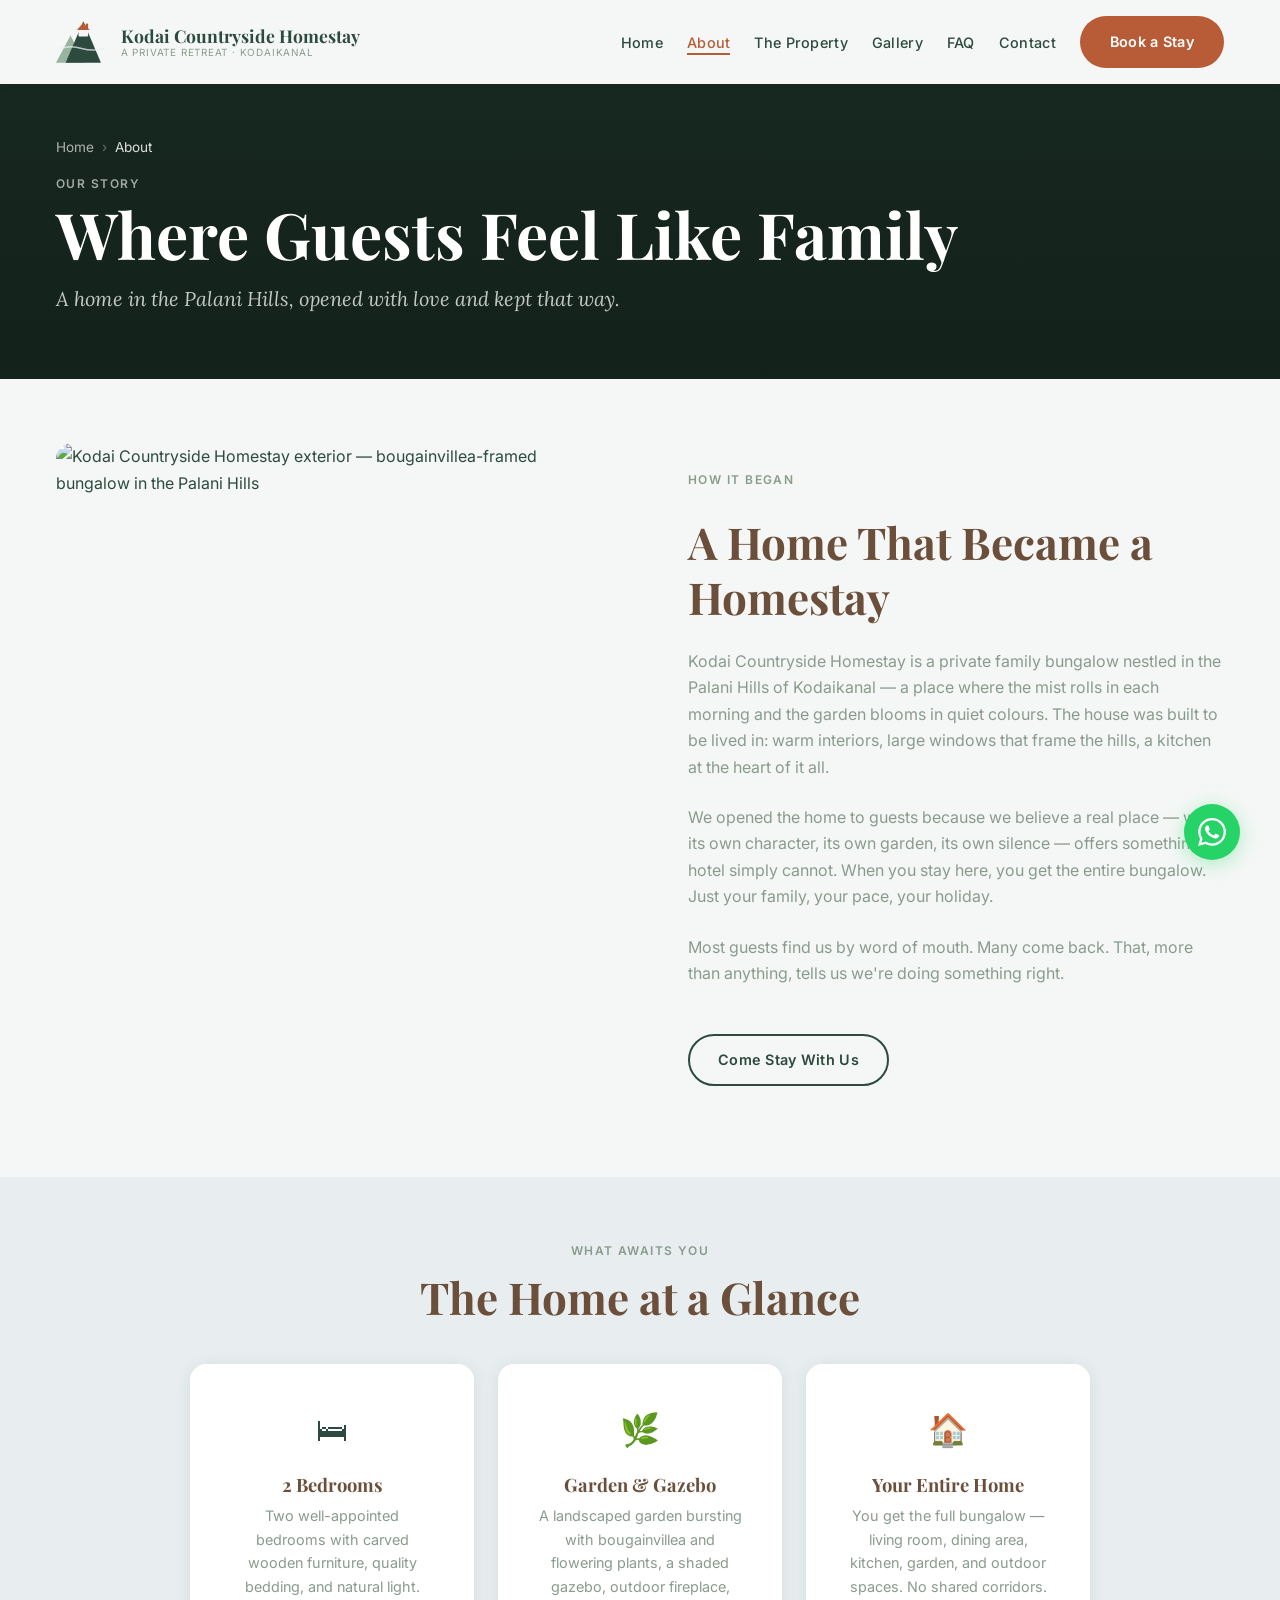
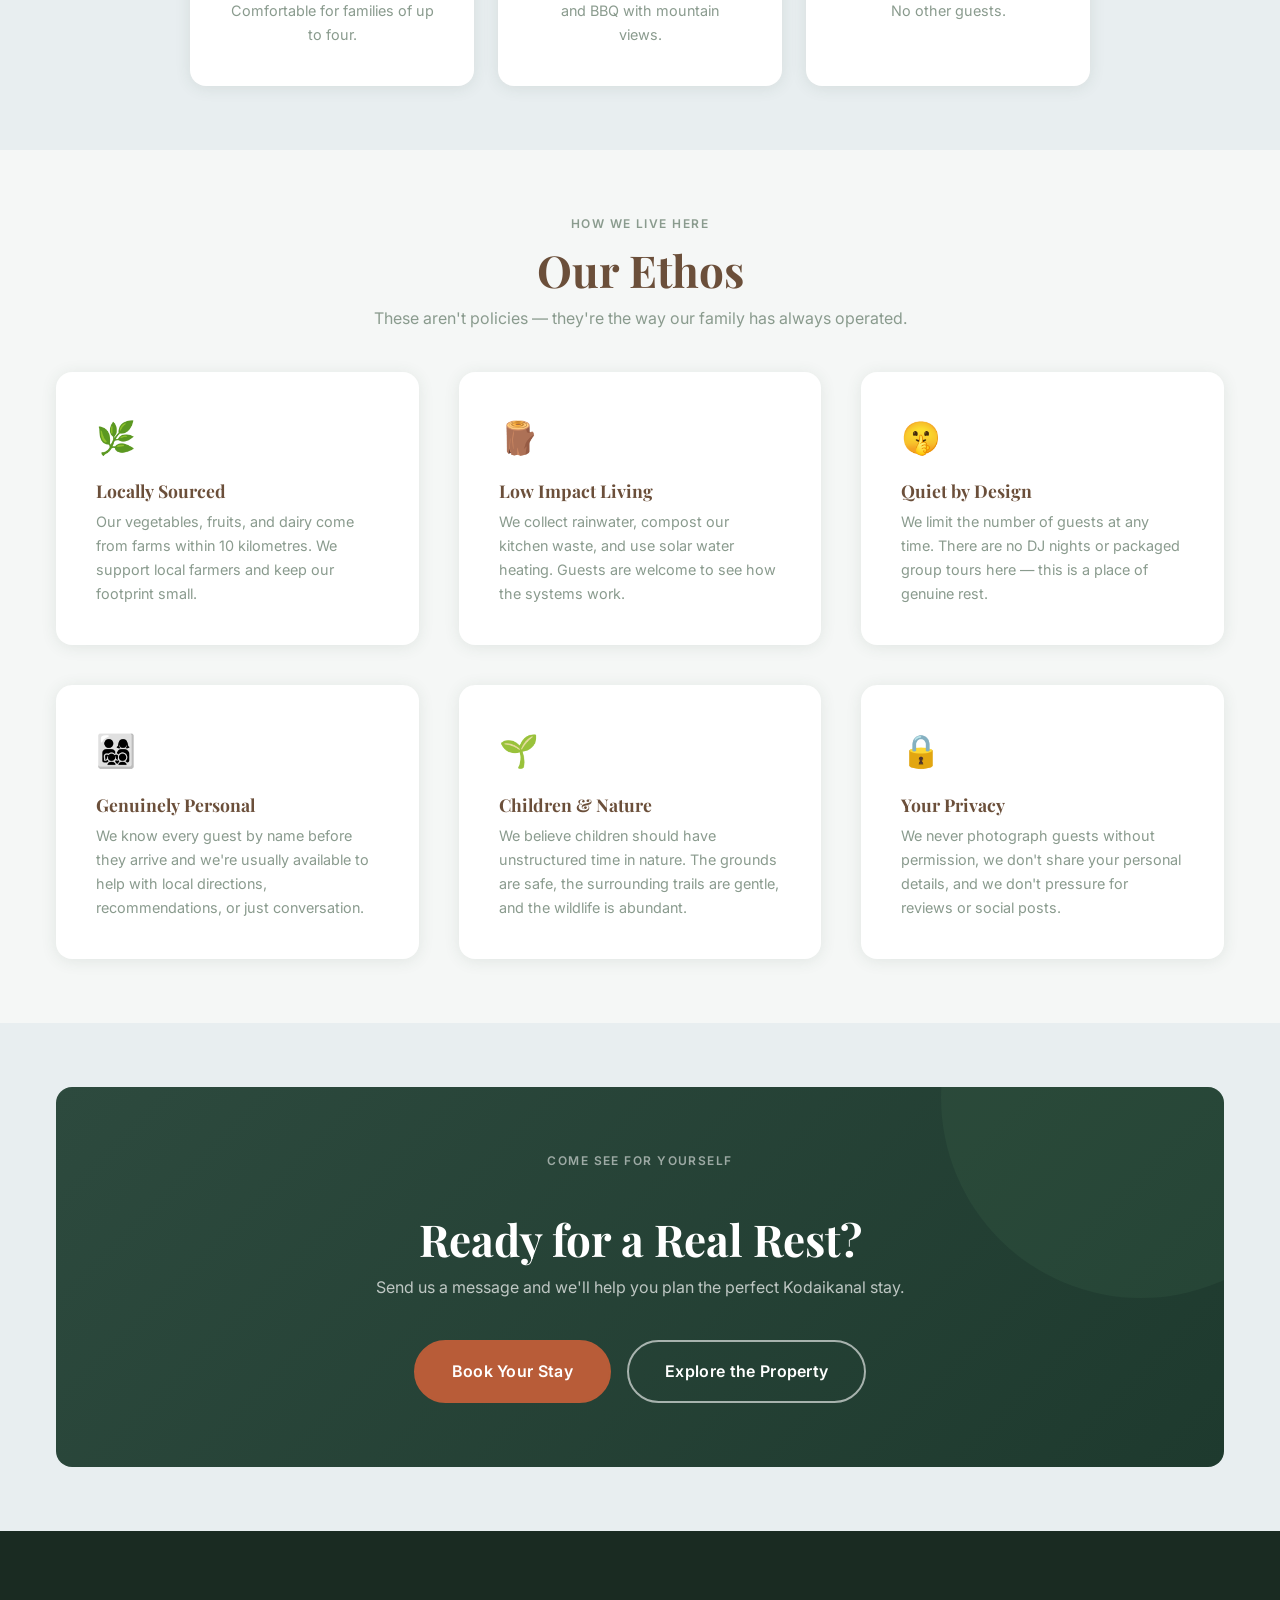
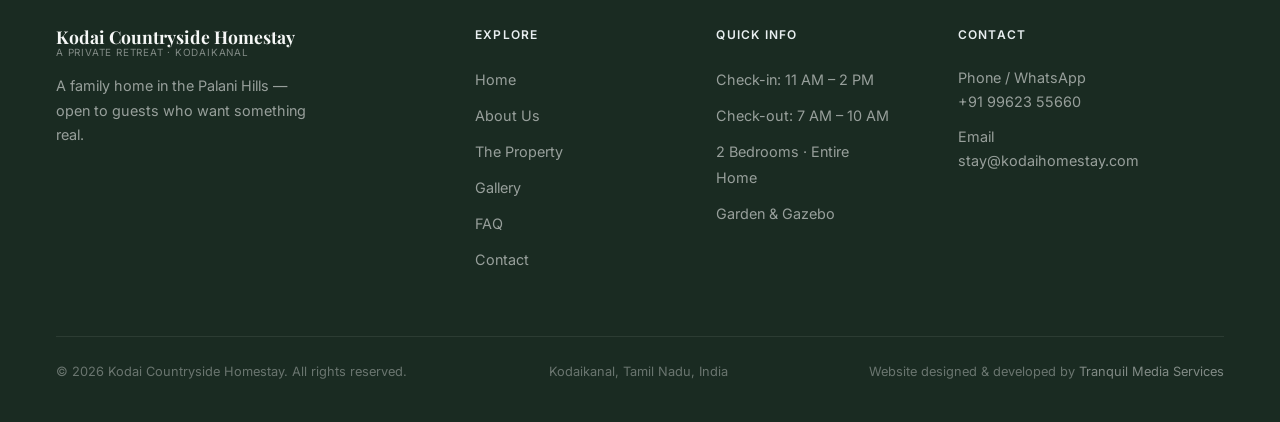
==== commit e3b753bc: "fix: remove sitemap link from footer (raw XML not suitable for visitors) Co-Authored-By: Claude Sonn" ====
--- a/about.html
+++ b/about.html
@@ -284,7 +284,7 @@
       </div>
       <div class="site-footer__bottom">
         <p>&copy; <span id="footer-year">2025</span> Kodai Countryside Homestay. All rights reserved.</p>
-        <p>Kodaikanal, Tamil Nadu, India · <a href="sitemap.xml">Sitemap</a></p><p>Website designed &amp; developed by <a href="mailto:tranquilmediaservices@gmail.com">Tranquil Media Services</a></p>
+        <p>Kodaikanal, Tamil Nadu, India</p><p>Website designed &amp; developed by <a href="mailto:tranquilmediaservices@gmail.com">Tranquil Media Services</a></p>
       </div>
     </div>
   </footer>
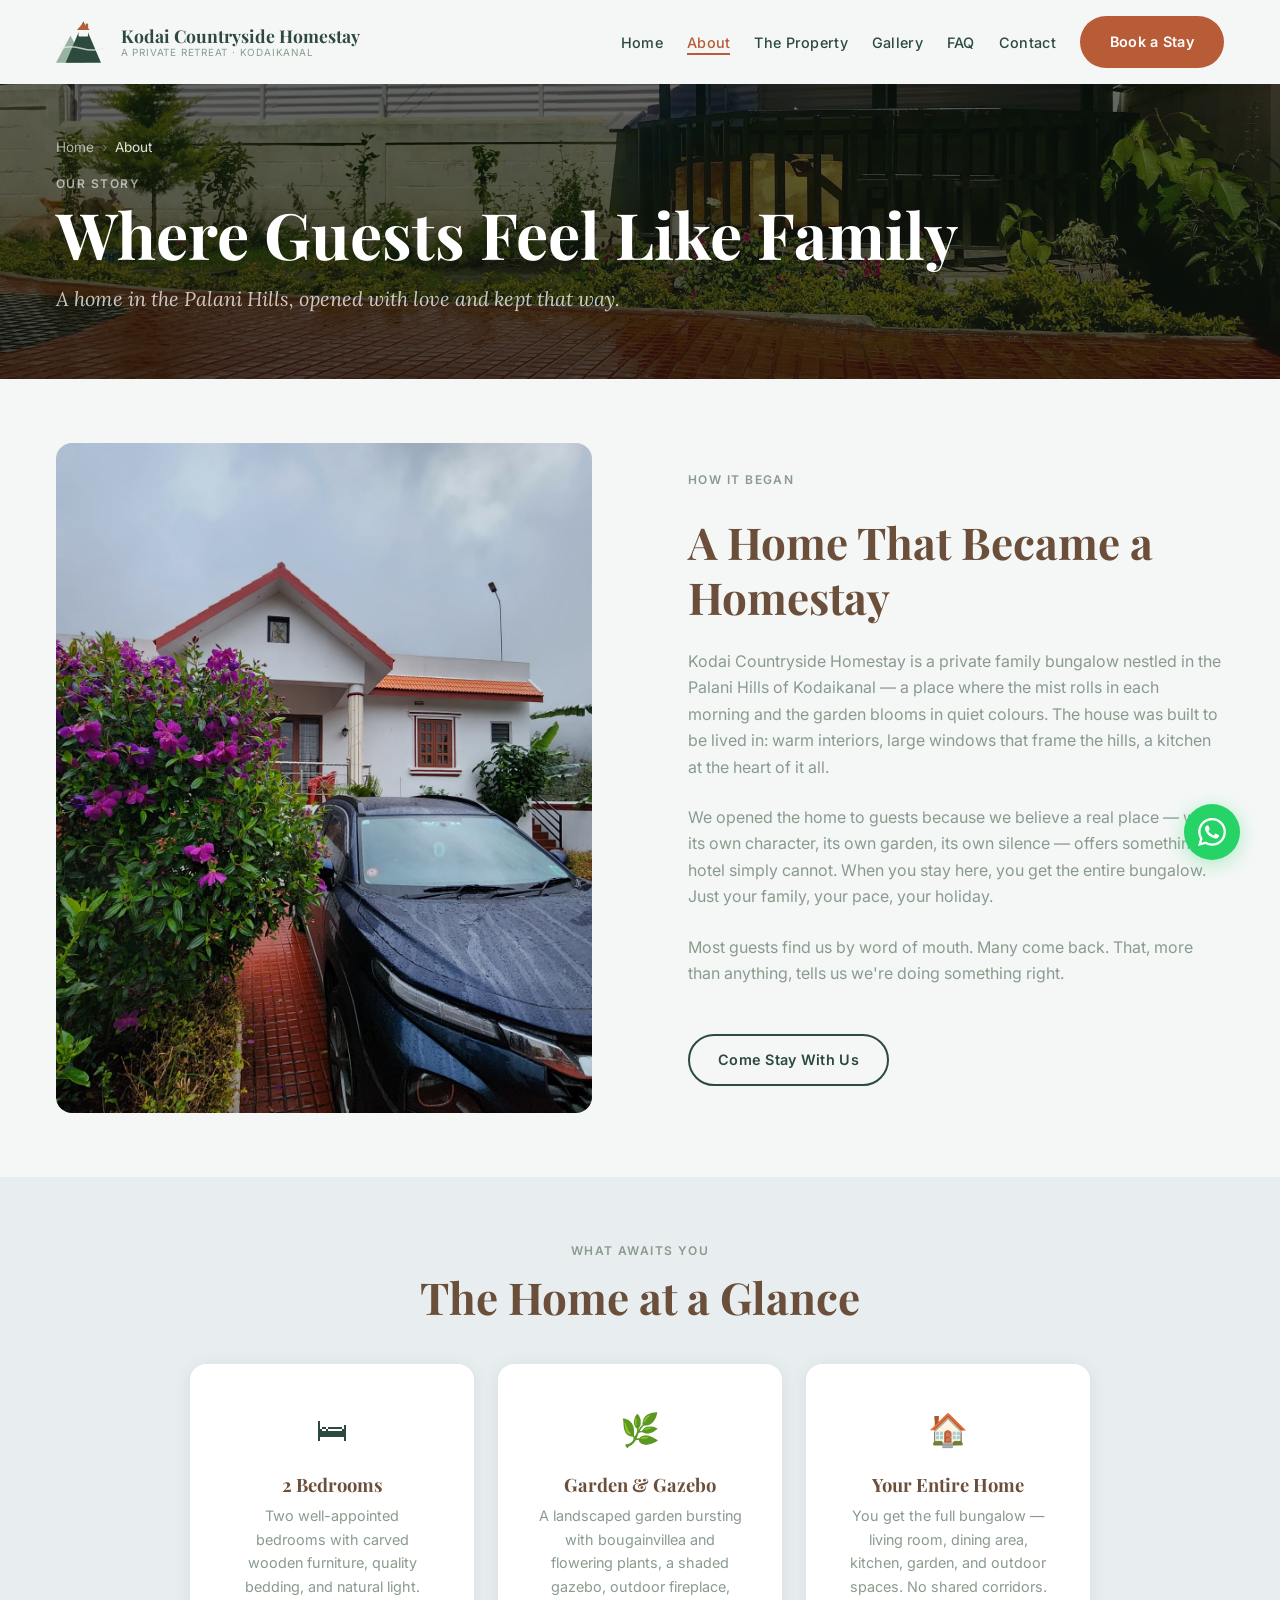
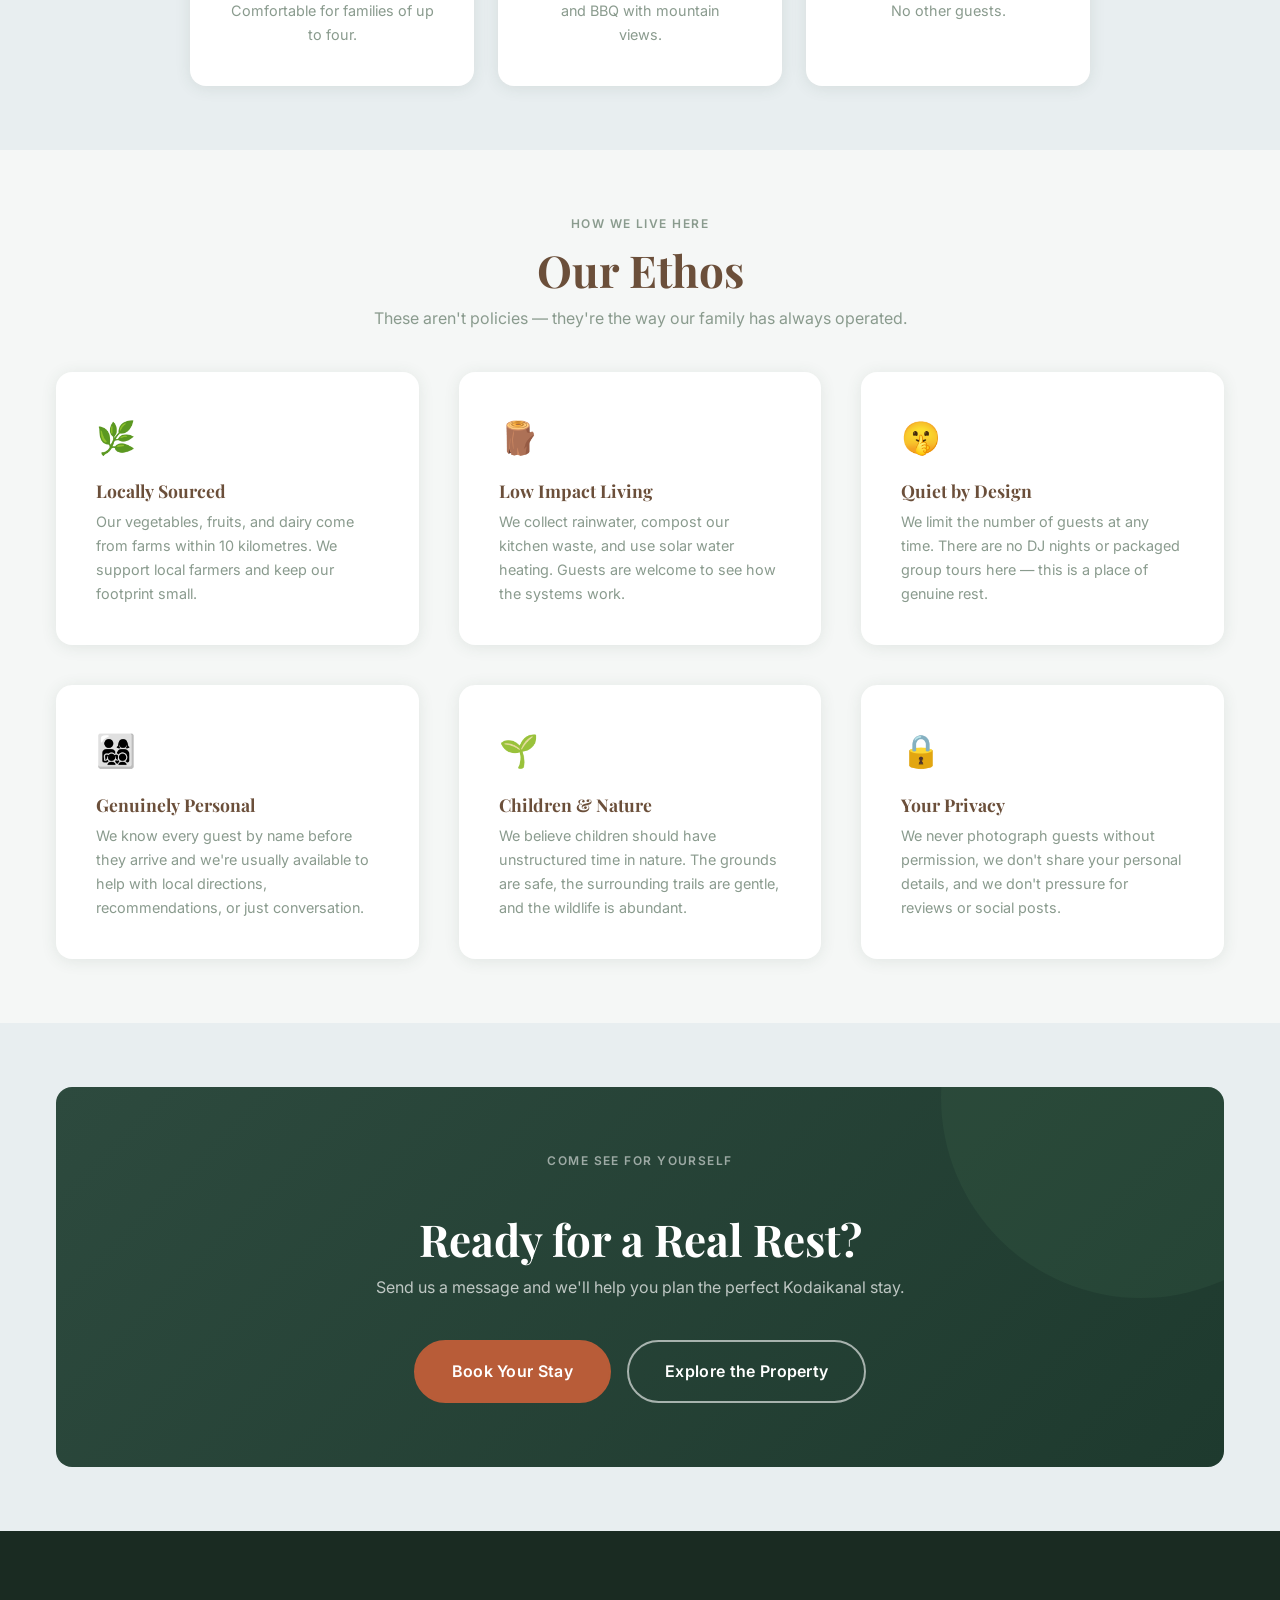
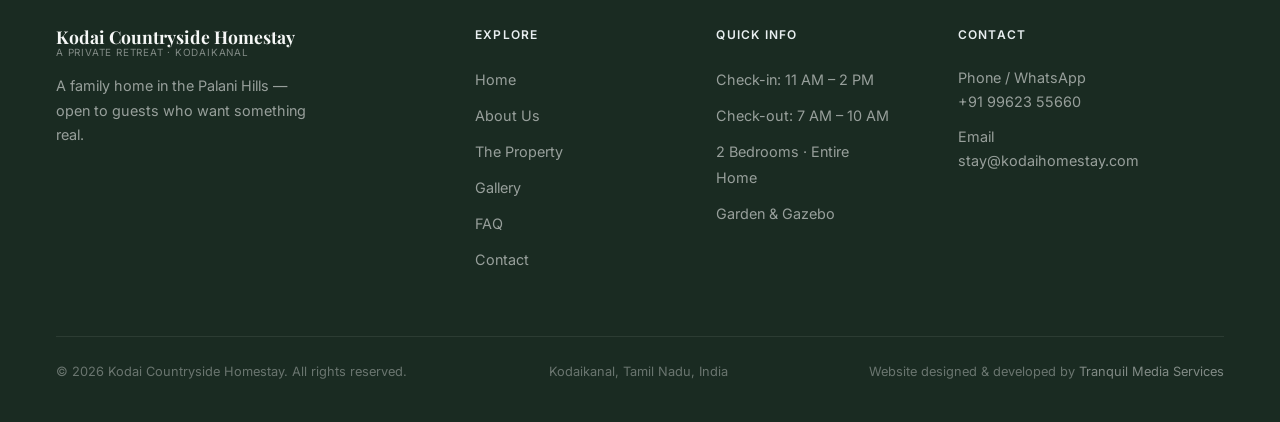
==== commit d9639548: "fix: rename image folders to remove spaces, fix case for Linux/GitHub Pages Renamed: - assets/proper" ====
--- a/about.html
+++ b/about.html
@@ -49,7 +49,7 @@
   </script>
 
   <style>
-    .about-hero-bg { background-color: var(--color-pine); background-image: url('assets/property Images/IMG_3470.JPEG'); background-size: cover; background-position: center; }
+    .about-hero-bg { background-color: var(--color-pine); background-image: url('assets/property-images/IMG_3470.JPEG'); background-size: cover; background-position: center; }
     .about-story   { display: grid; grid-template-columns: 1fr 1fr; gap: var(--space-2xl); align-items: center; }
     .about-story__img { border-radius: var(--radius-lg); overflow: hidden; aspect-ratio: 4/5; }
     .about-story__img img { width:100%; height:100%; object-fit:cover; }
@@ -138,7 +138,7 @@
         <div class="about-story">
           <div class="about-story__img" data-reveal>
             <img
-              src="assets/property Images/IMG_4914.jpeg"
+              src="assets/property-images/IMG_4914.jpeg"
               alt="Kodai Countryside Homestay exterior — bougainvillea-framed bungalow in the Palani Hills"
               width="600" height="750"
               loading="lazy" decoding="async">
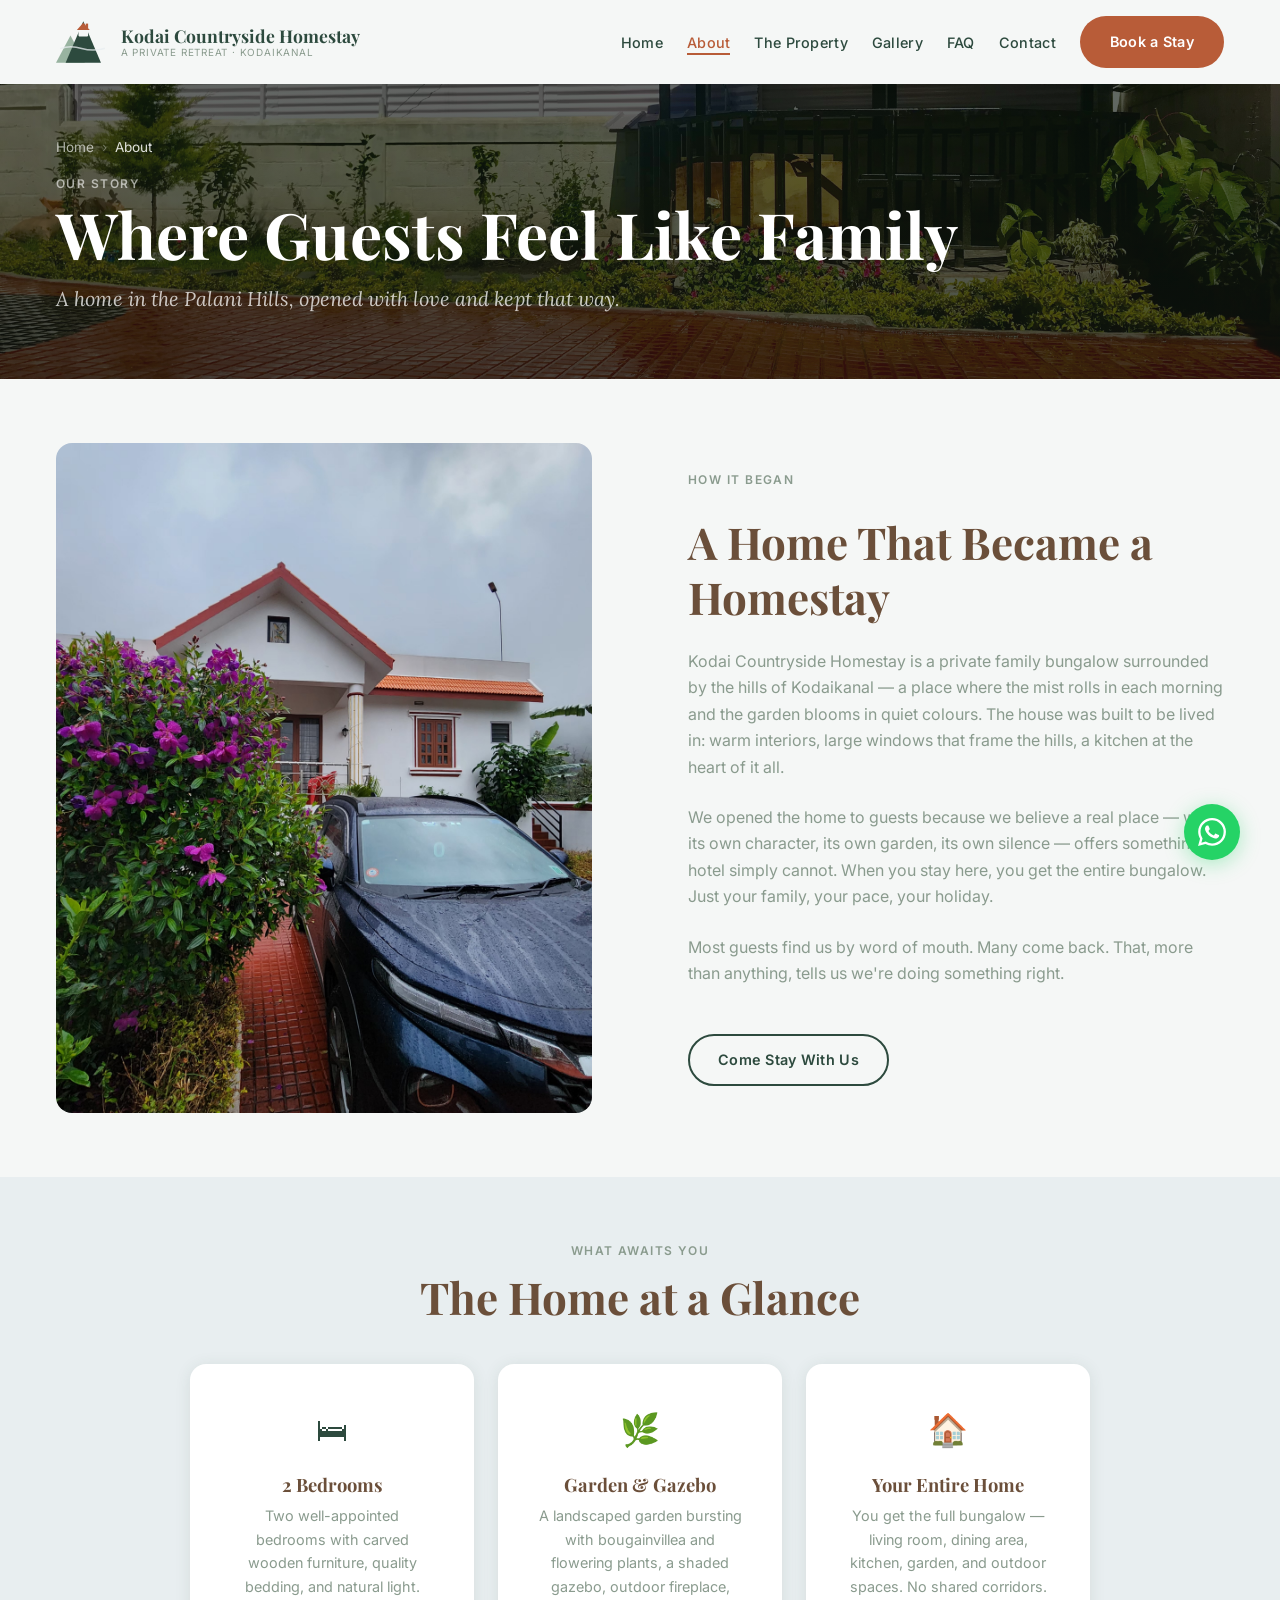
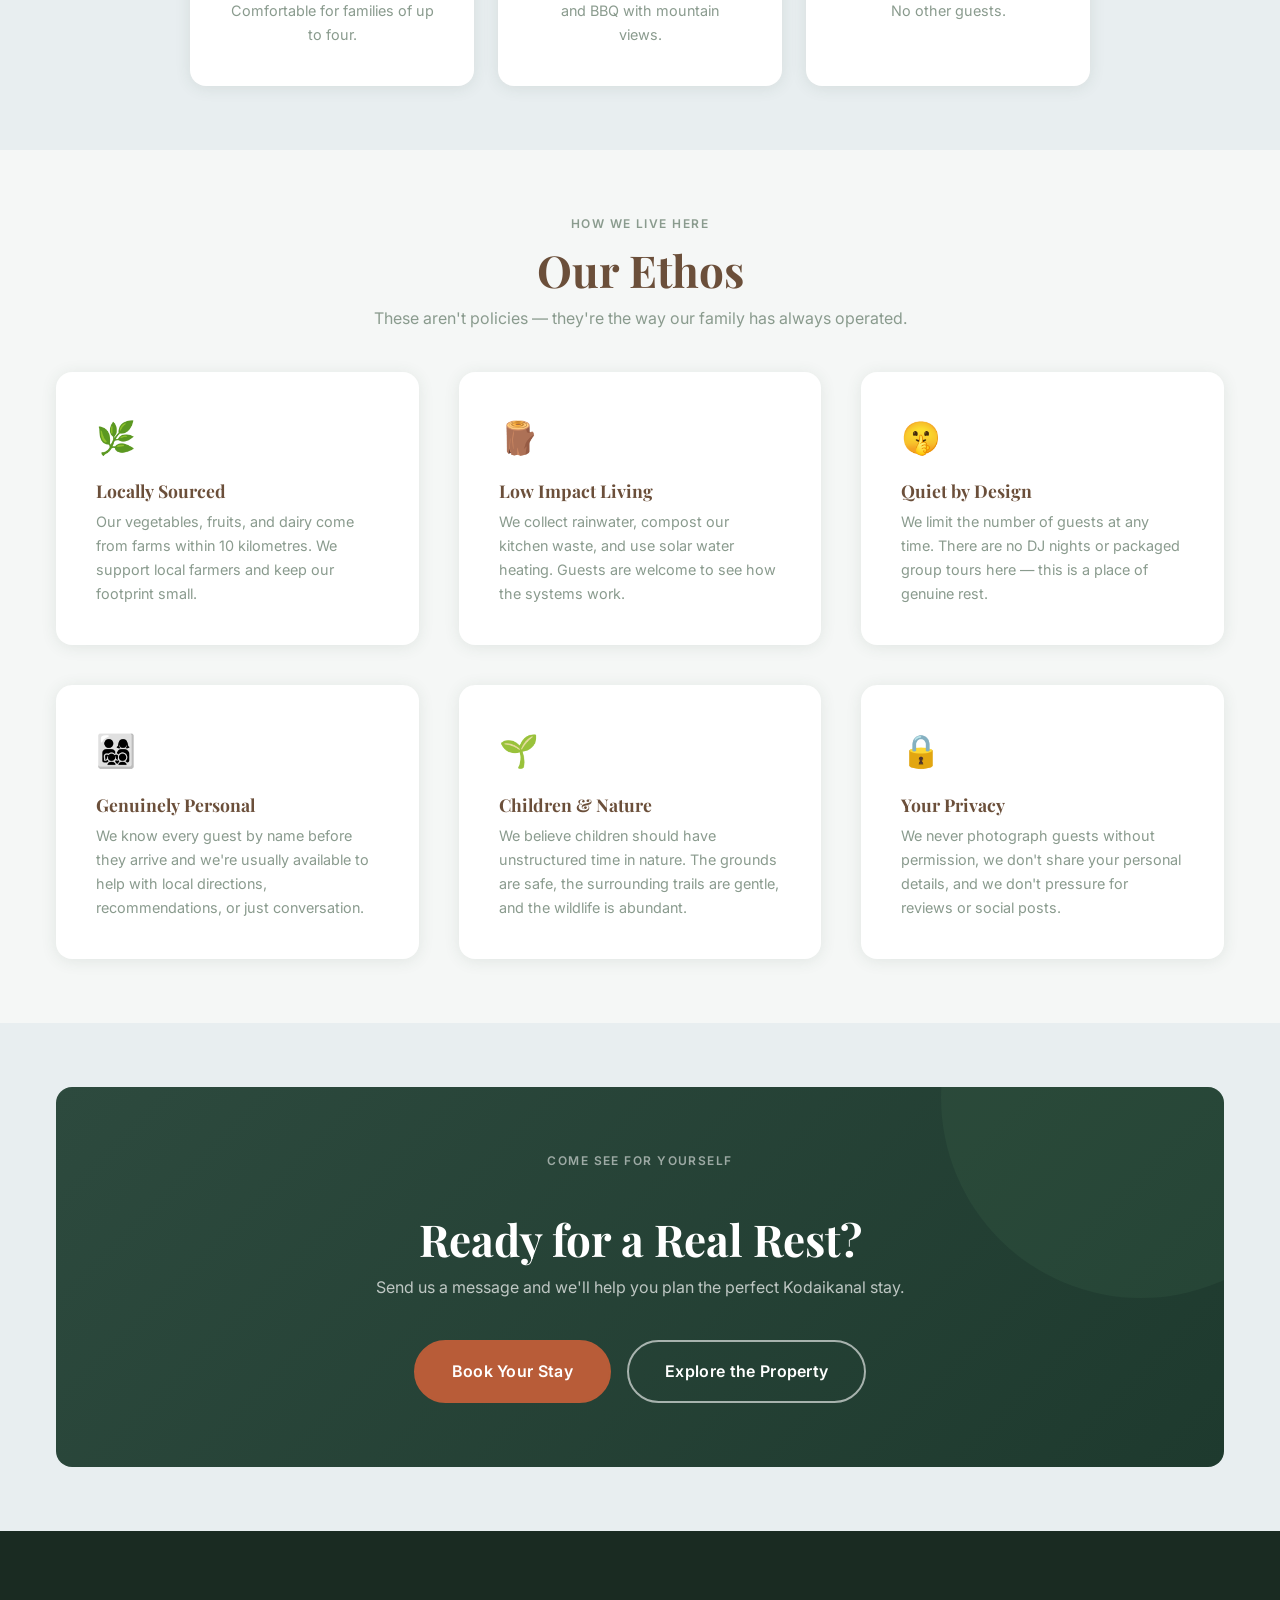
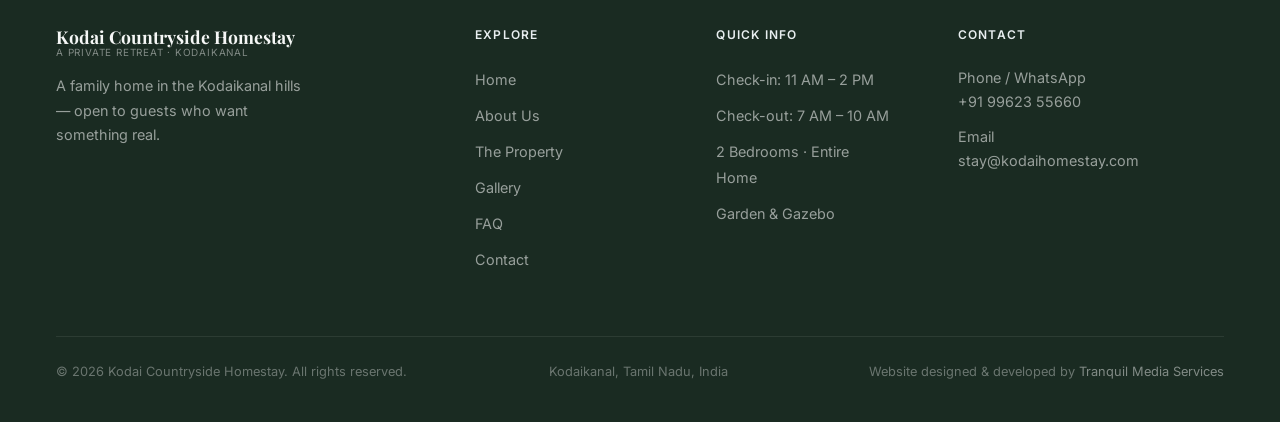
==== commit 44c619dd: "feat: comprehensive content updates across all pages - Palani Hills → Kodaikanal hills throughout - " ====
--- a/about.html
+++ b/about.html
@@ -6,7 +6,7 @@
   <meta http-equiv="X-UA-Compatible" content="IE=edge">
 
   <title>Our Story | Kodai Countryside Homestay, Kodaikanal</title>
-  <meta name="description" content="Meet the family behind Kodai Homestay — a warm, sustainable retreat nestled in the Palani Hills of Kodaikanal, Tamil Nadu. Our story, ethos, and the people who make it home.">
+  <meta name="description" content="Meet the family behind Kodai Homestay — a warm, sustainable retreat surrounded by the hills of Kodaikanal, Tamil Nadu. Our story, ethos, and the people who make it home.">
   <meta name="robots" content="index, follow">
   <link rel="canonical" href="https://www.kodayhomestay.com/about.html">
 
@@ -49,7 +49,7 @@
   </script>
 
   <style>
-    .about-hero-bg { background-color: var(--color-pine); background-image: url('assets/property-images/IMG_3470.JPEG'); background-size: cover; background-position: center; }
+    .about-hero-bg { background-color: var(--color-pine); background-image: url('assets/property-images/IMG_3470.jpeg'); background-size: cover; background-position: center; }
     .about-story   { display: grid; grid-template-columns: 1fr 1fr; gap: var(--space-2xl); align-items: center; }
     .about-story__img { border-radius: var(--radius-lg); overflow: hidden; aspect-ratio: 4/5; }
     .about-story__img img { width:100%; height:100%; object-fit:cover; }
@@ -146,7 +146,7 @@
           <div class="about-story__text" data-reveal>
             <p class="label">How it began</p>
             <h2 id="story-heading">A Home That Became a Homestay</h2>
-            <p>Kodai Countryside Homestay is a private family bungalow nestled in the Palani Hills of Kodaikanal — a place where the mist rolls in each morning and the garden blooms in quiet colours. The house was built to be lived in: warm interiors, large windows that frame the hills, a kitchen at the heart of it all.</p>
+            <p>Kodai Countryside Homestay is a private family bungalow surrounded by the hills of Kodaikanal — a place where the mist rolls in each morning and the garden blooms in quiet colours. The house was built to be lived in: warm interiors, large windows that frame the hills, a kitchen at the heart of it all.</p>
             <p>We opened the home to guests because we believe a real place — with its own character, its own garden, its own silence — offers something a hotel simply cannot. When you stay here, you get the entire bungalow. Just your family, your pace, your holiday.</p>
             <p>Most guests find us by word of mouth. Many come back. That, more than anything, tells us we're doing something right.</p>
             <a href="contact.html" class="btn btn--outline mt-md">Come Stay With Us</a>
@@ -250,7 +250,7 @@
           <div class="footer-brand__logo">
             <a href="index.html" class="site-logo"><span class="site-logo__text"><span class="site-logo__name">Kodai Countryside Homestay</span><span class="site-logo__tagline">A Private Retreat · Kodaikanal</span></span></a>
           </div>
-          <p>A family home in the Palani Hills — open to guests who want something real.</p>
+          <p>A family home in the Kodaikanal hills — open to guests who want something real.</p>
         </div>
         <nav class="footer-col" aria-label="Site navigation">
           <h4>Explore</h4>
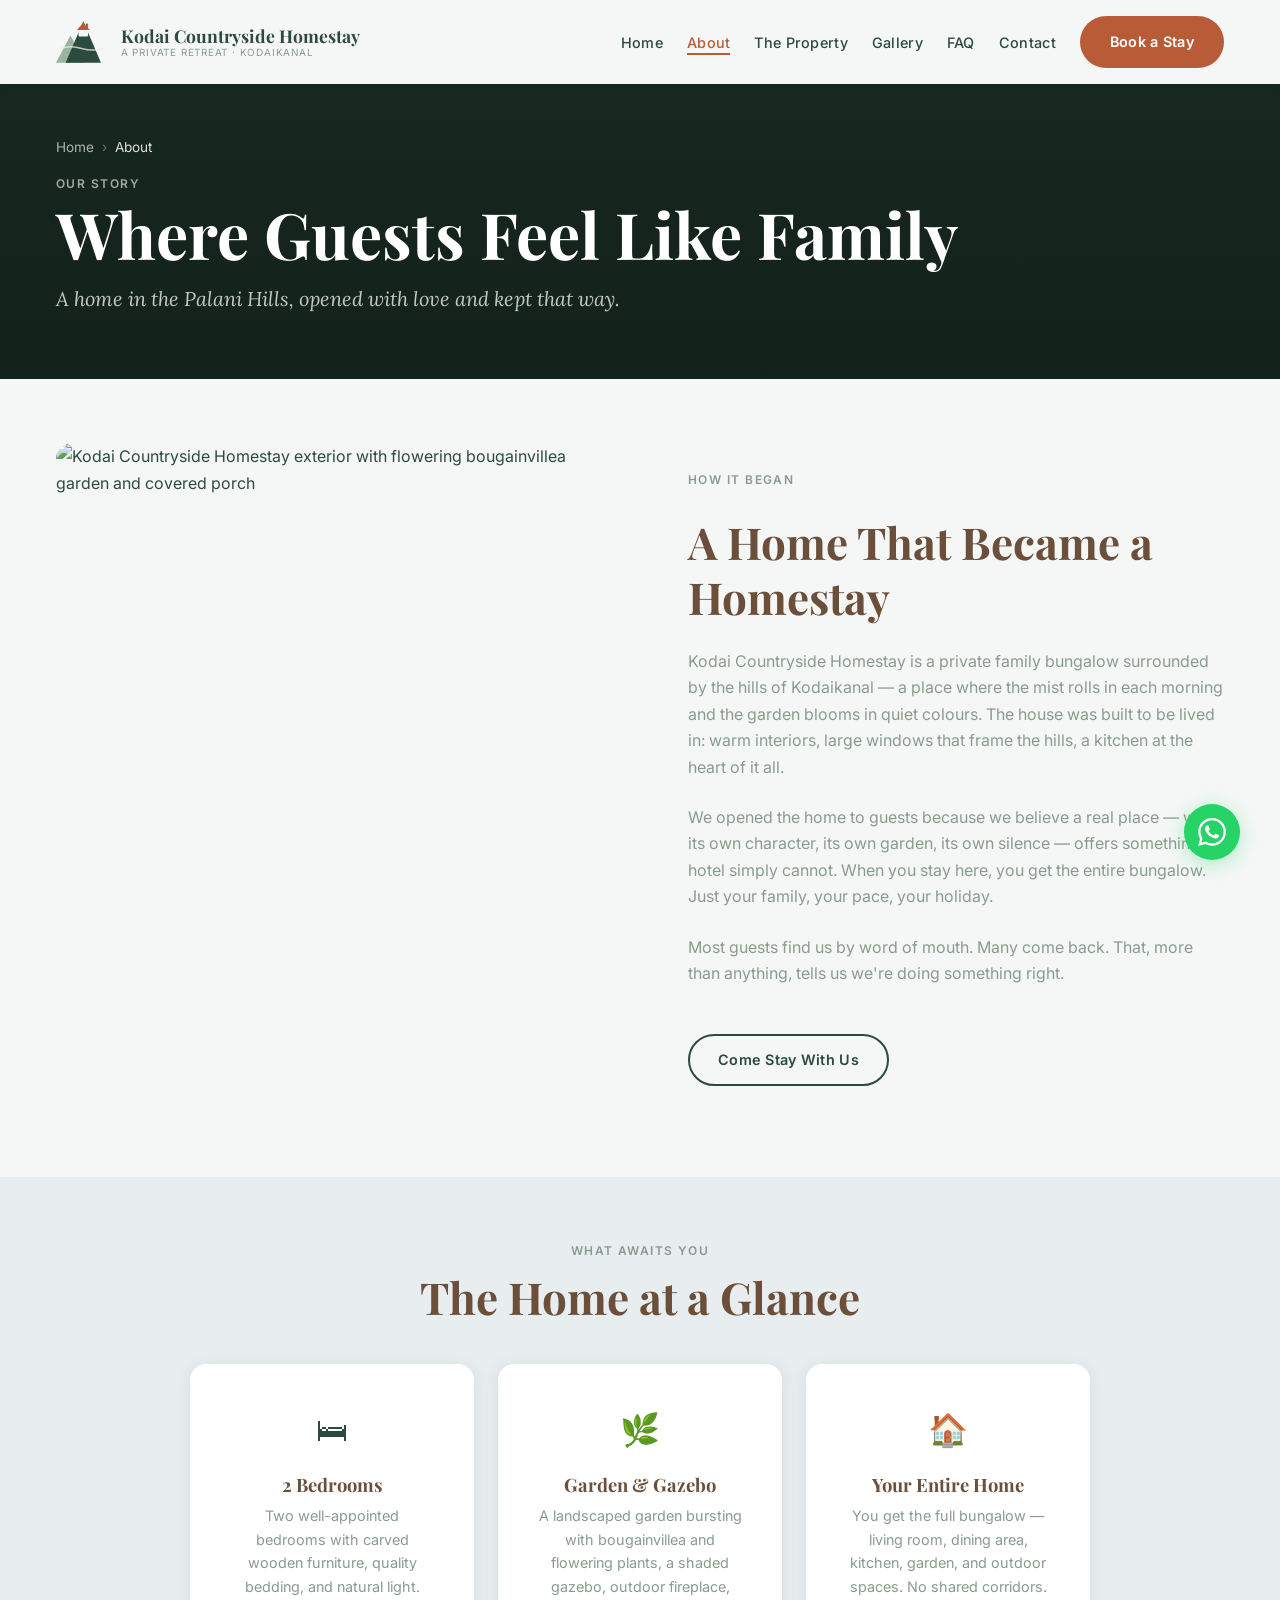
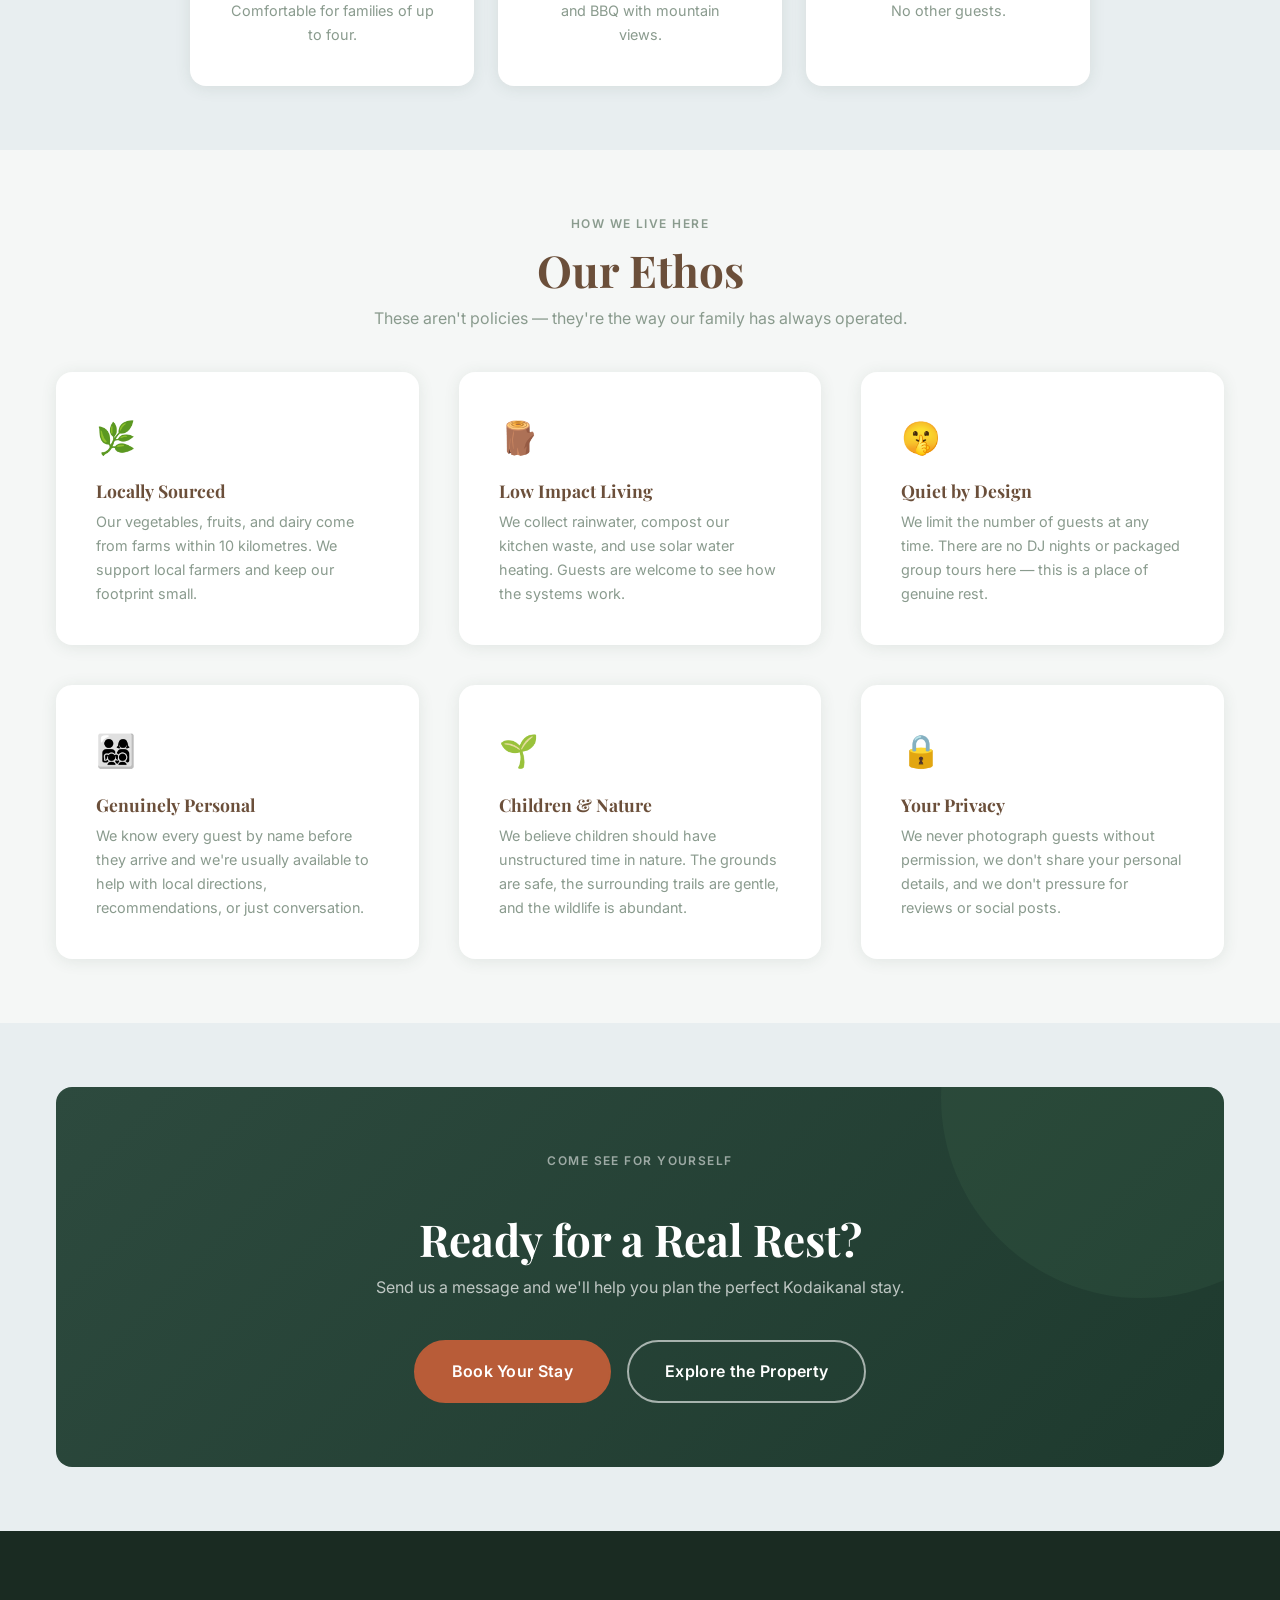
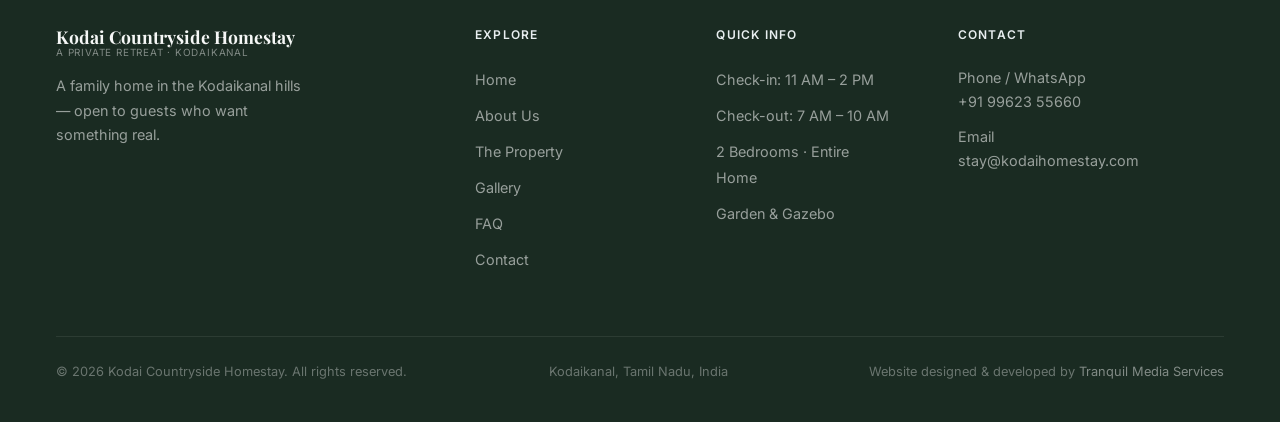
==== commit 7d953588: "update: replace all property images with new gallery photos sitewide - Add 22 new professional photo" ====
--- a/about.html
+++ b/about.html
@@ -6,13 +6,13 @@
   <meta http-equiv="X-UA-Compatible" content="IE=edge">
 
   <title>Our Story | Kodai Countryside Homestay, Kodaikanal</title>
-  <meta name="description" content="Meet the family behind Kodai Homestay — a warm, sustainable retreat surrounded by the hills of Kodaikanal, Tamil Nadu. Our story, ethos, and the people who make it home.">
+  <meta name="description" content="Meet the family behind Kodai Countryside Homestay — a warm, sustainable retreat surrounded by the hills of Kodaikanal, Tamil Nadu. Our story, ethos, and the people who make it home.">
   <meta name="robots" content="index, follow">
   <link rel="canonical" href="https://www.kodayhomestay.com/about.html">
 
   <meta property="og:type" content="website">
   <meta property="og:title" content="Our Story | Kodai Countryside Homestay, Kodaikanal">
-  <meta property="og:description" content="A family-run retreat in the Palani Hills. Learn about the hosts and the story behind Kodai Homestay.">
+  <meta property="og:description" content="A family-run retreat in the Palani Hills. Learn about the hosts and the story behind Kodai Countryside Homestay.">
   <meta property="og:image" content="https://www.kodayhomestay.com/assets/images/og/og-default.jpg">
   <meta property="og:url" content="https://www.kodayhomestay.com/about.html">
   <meta property="og:site_name" content="Kodai Countryside Homestay">
@@ -49,7 +49,7 @@
   </script>
 
   <style>
-    .about-hero-bg { background-color: var(--color-pine); background-image: url('assets/property-images/IMG_3470.jpeg'); background-size: cover; background-position: center; }
+    .about-hero-bg { background-color: var(--color-pine); background-image: url('assets/images/gallery/PMH_1529.JPG'); background-size: cover; background-position: center; }
     .about-story   { display: grid; grid-template-columns: 1fr 1fr; gap: var(--space-2xl); align-items: center; }
     .about-story__img { border-radius: var(--radius-lg); overflow: hidden; aspect-ratio: 4/5; }
     .about-story__img img { width:100%; height:100%; object-fit:cover; }
@@ -60,9 +60,11 @@
     .ethos-item__icon { font-size: 2rem; margin-bottom: var(--space-sm); }
     .ethos-item h3 { font-size: 1.1rem; color: var(--color-bark); margin-bottom: var(--space-xs); }
     .ethos-item p  { font-size: 0.9rem; color: var(--color-smoke); }
+    .snapshot-grid { display: grid; grid-template-columns: repeat(3, 1fr); gap: var(--space-md); max-width: 900px; margin-inline: auto; }
     @media (max-width: 767px) {
-      .about-story { grid-template-columns: 1fr; gap: var(--space-lg); }
-      .ethos-grid  { grid-template-columns: 1fr; }
+      .about-story   { grid-template-columns: 1fr; gap: var(--space-lg); }
+      .ethos-grid    { grid-template-columns: 1fr; }
+      .snapshot-grid { grid-template-columns: 1fr; }
     }
     @media (min-width: 768px) and (max-width: 1023px) {
       .ethos-grid { grid-template-columns: 1fr 1fr; }
@@ -119,7 +121,7 @@
   <main id="main-content" class="page-main">
 
     <!-- Page Hero -->
-    <div class="page-hero about-hero-bg" data-bg="hero-about" role="banner" aria-label="About Kodai Homestay">
+    <div class="page-hero about-hero-bg" data-bg="hero-about" role="banner" aria-label="About Kodai Countryside Homestay">
       <div class="container page-hero__content">
         <nav class="breadcrumb" aria-label="Breadcrumb">
           <a href="index.html">Home</a>
@@ -138,8 +140,8 @@
         <div class="about-story">
           <div class="about-story__img" data-reveal>
             <img
-              src="assets/property-images/IMG_4914.jpeg"
-              alt="Kodai Countryside Homestay exterior — bougainvillea-framed bungalow in the Palani Hills"
+              src="assets/images/gallery/PMH_1525.JPG"
+              alt="Kodai Countryside Homestay exterior with flowering bougainvillea garden and covered porch"
               width="600" height="750"
               loading="lazy" decoding="async">
           </div>
@@ -162,7 +164,7 @@
           <p class="label">What awaits you</p>
           <h2 id="property-snapshot-heading">The Home at a Glance</h2>
         </div>
-        <div style="display:grid;grid-template-columns:repeat(3,1fr);gap:var(--space-md);max-width:900px;margin-inline:auto;">
+        <div class="snapshot-grid">
           <div class="feature-card text-center" data-reveal>
             <div style="font-size:2rem;margin-bottom:var(--space-sm);" aria-hidden="true">🛏</div>
             <h3>2 Bedrooms</h3>
